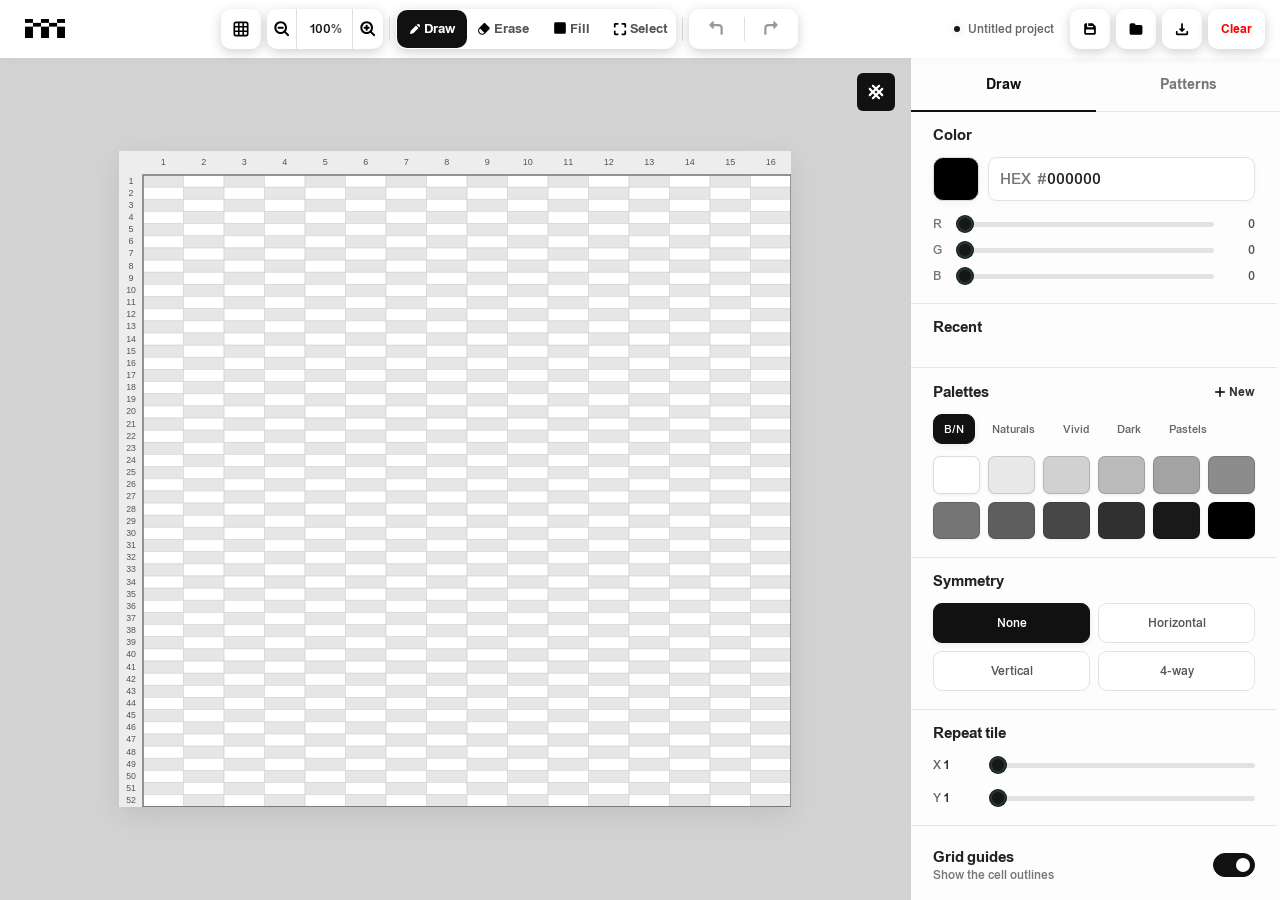
==== App/app.html @ cbb82457 "." ====
<!doctype html>
<html lang="en">

<head>
  <meta charset="utf-8">
  <meta name="viewport"
    content="width=device-width, initial-scale=1, maximum-scale=1, user-scalable=no, viewport-fit=cover">
  <meta name="apple-mobile-web-app-capable" content="yes">
  <meta name="mobile-web-app-capable" content="yes">
  <meta name="apple-mobile-web-app-status-bar-style" content="black-translucent">
  <meta name="apple-mobile-web-app-title" content="Heddle">
  <meta name="theme-color" content="#dedede">
  <title>Web App</title>
  <link rel="apple-touch-icon" sizes="180x180" href="../Assets/Logo/apple-touch-icon.png">
  <link rel="icon" type="image/png" href="../Assets/Logo/Favicon.png">
  <link rel="stylesheet" href="app.css">
  <script>
    if (sessionStorage.getItem("page-transition") === "in") {
      document.documentElement.classList.add("is-entering");
      sessionStorage.removeItem("page-transition");
    }
  </script>
</head>

<body>
  <div class="page-transition" aria-hidden="true"></div>
  <div class="orientation-prompt" role="status" aria-live="polite">
    <div class="orientation-prompt__icon" aria-hidden="true"><span></span></div>
    <h1>Rotate your device</h1>
    <p>Heddle works best in landscape.<br>Turn your device sideways to continue.</p>
  </div>
  <div class="app-shell">
    <header class="toolbar">
      <a href="../index.html">
        <img class="toolbar-logo" src="../Assets/Logo/Logo_1.png" alt="LoomSketch">
      </a>
      <span class="toolbar-spacer"></span>
      <div class="toolbar-tools">
        <button type="button" id="gridSettingsButton" class="toolbar-button toolbar-grid-button"
          aria-label="Loom dimensions" title="Loom dimensions" aria-haspopup="dialog" aria-controls="gridSettingsDialog"
          aria-expanded="false"><img class="toolbar-grid-button__grid" src="../Assets/Icons/Grid.svg" alt=""
            aria-hidden="true"></button>
        <div class="zoom-control"><button id="zoomOut" aria-label="Zoom out"><img class="ui-icon"
              src="../Assets/Icons/Zoom_out.svg" alt="" aria-hidden="true"></button><label class="zoom-value"><input
              id="zoomInput" type="number" min="50" max="400" value="100" aria-label="Zoom percentage"><span
              aria-hidden="true">%</span></label><button id="zoomIn" aria-label="Zoom in"><img class="ui-icon"
              src="../Assets/Icons/Zoom_in.svg" alt="" aria-hidden="true"></button></div>
        <span class="divider zoom-divider"></span>
        <div class="tool-group" role="group" aria-label="Tools">
          <button class="tool-button active" data-tool="draw" title="Draw (D)"><img class="ui-icon"
              src="../Assets/Icons/Pencil.svg" alt="" aria-hidden="true"><span>&nbsp;Draw</span></button>
          <button class="tool-button" data-tool="erase" title="Erase (E)"><img class="ui-icon"
              src="../Assets/Icons/Erase.svg" alt="" aria-hidden="true"><span>Erase</span></button>
          <button class="tool-button" data-tool="fill" title="Fill (F)"><img class="ui-icon"
              src="../Assets/Icons/Fill.svg" alt="" aria-hidden="true"><span>&nbsp;Fill</span></button>
          <button class="tool-button" data-tool="select" title="Select (S)"><img class="ui-icon"
              src="../Assets/Icons/Selection.svg" alt="" aria-hidden="true"><span>&nbsp;Select</span></button>
        </div>
        <span class="divider"></span>
        <div class="history-controls"><button id="undoBtn" aria-label="Undo" title="Undo" disabled><img class="ui-icon"
              src="../Assets/Icons/Undo.svg" alt="" aria-hidden="true"></button><button id="redoBtn" aria-label="Redo"
            title="Redo" disabled><img class="ui-icon" src="../Assets/Icons/Redo.svg" alt=""
              aria-hidden="true"></button>
        </div>
      </div>
      <span class="toolbar-spacer"></span>
      <div class="pattern-info"><i></i><span id="statusText">Untitled project</span></div>
      <button id="saveVersion" class="primary-button" aria-label="Save version" title="Save version (Ctrl+S)"><img
          class="ui-icon" src="../Assets/Icons/Save.svg" alt="" aria-hidden="true"><span>&nbsp;Save</span></button>
      <button id="myPatterns" class="toolbar-button" aria-label="My patterns"><img class="ui-icon"
          src="../Assets/Icons/Folder.svg" alt="" aria-hidden="true"><span>&nbsp;My patterns</span></button>
      <button id="export-button" class="toolbar-button" aria-label="Export pattern" title="Export pattern"
        aria-haspopup="dialog" aria-controls="exportDialog"><img class="ui-icon" src="../Assets/Icons/Download.svg"
          alt="" aria-hidden="true"><span>Export</span></button>
      <button id="clearBtn" class="toolbar-button clear-button">Clear</button>
    </header>
    <main class="main-layout">
      <section class="studio">
        <div id="canvasViewport" class="canvas-viewport">
          <canvas id="patternCanvas" aria-label="Editable pattern canvas"></canvas>
          <div id="selectionOverlay" class="selection-overlay" hidden>
            <div class="selection-bounds"></div>
            <div class="selection-controls" role="group" aria-label="Selection transforms">
              <button type="button" data-selection-action="up" aria-label="Move selection up"><img
                  src="../Assets/Icons/Up.svg" alt=""></button>
              <button type="button" data-selection-action="left" aria-label="Move selection left"><img
                  src="../Assets/Icons/Left.svg" alt=""></button>
              <button type="button" data-selection-action="rotate" aria-label="Rotate selection 90 degrees clockwise"
                title="Rotate 90°"><img src="../Assets/Icons/Rotate.svg" alt=""></button>
              <button type="button" data-selection-action="right" aria-label="Move selection right"><img
                  src="../Assets/Icons/Right.svg" alt=""></button>
              <button type="button" data-selection-action="down" aria-label="Move selection down"><img
                  src="../Assets/Icons/Down.svg" alt=""></button>
            </div>
          </div>
          <a id="tutorial-button" class="tutorial-button" href="../Tutorial/tutorial.html">
            <span>Weave!</span><img src="../Assets/Icons/Weave.svg" alt="" aria-hidden="true">
          </a>
        </div>
      </section>
      <aside class="sidebar">
        <nav class="sidebar-tabs" role="tablist">
          <button class="sidebar-tab active" data-panel="draw" role="tab" aria-selected="true">Draw</button>
          <button class="sidebar-tab" data-panel="patterns" role="tab" aria-selected="false">Patterns</button>
        </nav>
        <div class="sidebar-scroll">
          <section id="drawPanel" class="panel-content">
            <div class="panel-section">
              <div class="section-heading"><span>Color</span></div>
              <div class="color-main-row">
                <label class="color-chip"><input id="colorPicker" type="color" value="#000000"
                    aria-label="Choose color"></label>
                <label class="hex-control"><span class="hex-control__label">HEX</span><span class="hex-control__prefix"
                    aria-hidden="true">#</span><input id="hexInput" value="000000" maxlength="6"
                    aria-label="Hex color"></label>
              </div>
              <div class="rgb-sliders">
                <label>R<input id="redSlider" type="range" min="0" max="255" value="0"><output>0</output></label>
                <label>G<input id="greenSlider" type="range" min="0" max="255" value="0"><output>0</output></label>
                <label>B<input id="blueSlider" type="range" min="0" max="255" value="0"><output>0</output></label>
              </div>
              <button id="addCustomLibraryColor" class="small-action custom-library-add" type="button"
                aria-label="Add active color to custom library" title="Add active color to custom library" hidden><img
                  class="ui-icon" src="../Assets/Icons/Plus.svg" alt="" aria-hidden="true"><span>Add to
                  palette</span></button>
            </div>
            <div class="panel-section">
              <div class="section-heading"><span>Recent</span><button id="editRecentColors" class="small-action"
                  type="button" aria-pressed="false">Edit</button></div>
              <div id="recentColors" class="recent-swatches"></div>
            </div>
            <div class="panel-section">
              <div class="section-heading"><span>Palettes</span><button id="addCustomSwatch" class="small-action"><img
                    class="ui-icon" src="../Assets/Icons/Plus.svg" alt="" aria-hidden="true">New</button></div>
              <div id="swatchTabs" class="swatch-tabs"></div>
              <div id="swatchGrid" class="swatch-grid"></div>
            </div>
            <div class="panel-section">
              <div class="section-heading"><span>Symmetry</span></div>
              <div class="option-grid">
                <button class="option-button selected" data-symmetry="none">None</button>
                <button class="option-button" data-symmetry="horizontal">Horizontal</button>
                <button class="option-button" data-symmetry="vertical">Vertical</button>
                <button class="option-button" data-symmetry="four">4-way</button>
              </div>
            </div>
            <div class="panel-section">
              <div class="section-heading"><span>Repeat tile</span></div>
              <label class="range-row"><span>X <b id="repeatXText">1</b></span><input id="repeatX" type="range" min="1"
                  max="4" value="1"></label>
              <label class="range-row"><span>Y <b id="repeatYText">1</b></span><input id="repeatY" type="range" min="1"
                  max="4" value="1"></label>
            </div>
            <div class="settings-section">
              <label class="toggle-row"><span><b>Grid guides</b><small>Show the cell outlines</small></span><input
                  id="gridToggle" type="checkbox" checked><i></i></label>
            </div>
          </section>
          <section id="patternsPanel" class="panel-content" hidden>
            <div class="panel-section">
              <div id="defaultPatterns" class="default-pattern-categories"></div>
              <p id="patternLibraryFeedback" class="pattern-library-feedback" role="status" aria-live="polite" hidden>
              </p>
            </div>
          </section>
        </div>
      </aside>
    </main>
  </div>
  <dialog id="gridSettingsDialog" class="grid-settings-dialog" aria-labelledby="gridSettingsTitle" tabindex="-1">
    <div class="modal-header">
      <h2 id="gridSettingsTitle">Loom dimensions</h2>
      <button type="button" class="close-dialog" data-close aria-label="Close"><img class="ui-icon"
          src="../Assets/Icons/Close.svg" alt="" aria-hidden="true"></button>
    </div>
    <div class="grid-settings-dimensions">
      <label class="dimension-control grid-dimension-control"><span class="grid-dimension-label">Warp</span><img
          class="grid-dimension-icon" src="../Assets/Icons/Width_arrow.svg" alt="" aria-hidden="true"><span
          class="number-stepper">
          <span class="dimension-value"><input id="widthInput" type="number" min="4" max="64" step="2" value="16"
              aria-label="Warp"></span><span class="number-stepper-buttons"><button type="button"
              data-step="up" aria-label="Increase warp"><img src="../Assets/Icons/Right.svg"
                alt=""></button><button type="button" data-step="down" aria-label="Decrease warp"><img
                src="../Assets/Icons/Left.svg" alt=""></button></span></span></label>
      <label class="dimension-control grid-dimension-control"><span class="grid-dimension-label">Weft</span><img
          class="grid-dimension-icon" src="../Assets/Icons/Height_arrow.svg" alt="" aria-hidden="true"><span
          class="number-stepper">
          <span class="dimension-value"><input id="heightInput" type="number" min="4" max="500" value="52"
              aria-label="Weft"></span><span class="number-stepper-buttons"><button type="button"
              data-step="up" aria-label="Increase weft"><img src="../Assets/Icons/Right.svg"
                alt=""></button><button type="button" data-step="down" aria-label="Decrease weft"><img
                src="../Assets/Icons/Left.svg" alt=""></button></span></span></label>
      <div class="grid-stretch-control">
        <span>Thread width</span>
        <span class="number-stepper">
          <span class="dimension-value"><input id="stretchInput" type="number" min="1" max="10" step="0.5" value="3"
              aria-label="Thread width in millimeters"><span class="grid-thread-width-unit" aria-hidden="true">mm</span></span><span class="number-stepper-buttons"><button type="button"
              data-step="up" aria-label="Increase thread width"><img src="../Assets/Icons/Right.svg"
                alt=""></button><button type="button" data-step="down" aria-label="Decrease thread width"><img
                src="../Assets/Icons/Left.svg" alt=""></button></span>
        </span>
      </div>
    </div>
  </dialog>
  <dialog id="patternsDialog" class="modal" tabindex="-1">
    <div class="modal-header">
      <div class="patterns-modal-title">
        <h2>My patterns</h2><span id="patternCount" class="pattern-count">0 patterns</span>
      </div><button class="close-dialog" data-close aria-label="Close"><img class="ui-icon"
          src="../Assets/Icons/Close.svg" alt="" aria-hidden="true"></button>
    </div>
    <div id="patternList" class="pattern-list"></div>
    <div id="patternsDialogActions" class="patterns-dialog-actions"><button id="openProjectButton"
        class="open-project-link" type="button">Open project</button></div>
    <input id="openProjectInput" type="file" accept=".js,.mjs,text/javascript" hidden>
    <p id="openProjectFeedback" class="open-project-feedback" role="status" aria-live="polite" hidden></p>
  </dialog>
  <dialog id="exportDialog" class="modal export-dialog" aria-labelledby="exportDialogTitle" tabindex="-1">
    <div class="modal-header">
      <div>
        <h2 id="exportDialogTitle">Export</h2>
      </div><button type="button" class="close-dialog" data-close aria-label="Close"><img class="ui-icon"
          src="../Assets/Icons/Close.svg" alt="" aria-hidden="true"></button>
    </div>
    <p class="panel-description">Choose an export format</p>
    <div class="export-options" role="group" aria-label="Export formats">
      <button type="button" class="secondary-button export-option" data-export-format="png">
        <img src="../Assets/Icons/Image_file.svg" alt="" aria-hidden="true">
        PNG
      </button>
      <button type="button" class="secondary-button export-option" data-export-format="pdf">
        <img src="../Assets/Icons/Document.svg" alt="" aria-hidden="true">
        PDF
      </button>
      <button type="button" class="secondary-button export-option" data-export-format="javascript">
        <img src="../Assets/Icons/Code_file.svg" alt="" aria-hidden="true">
        JavaScript
      </button>
    </div>
    <div class="export-settings" role="group" aria-label="Export options">
      <label class="toggle-row"><span><b>Show numbers</b><small>Include row and column labels</small></span><input
          id="exportShowNumbers" type="checkbox" checked><i></i></label>
      <label class="toggle-row"><span><b>Show grid</b><small>Include cell outlines</small></span><input
          id="exportShowGrid" type="checkbox" checked><i></i></label>
      <label class="toggle-row"><span><b>Transparent background</b><small>Keep empty cells
            transparent</small></span><input id="exportTransparentBackground" type="checkbox"><i></i></label>
    </div>
    <div class="modal-footer"><button type="button" class="secondary-button" data-close>Cancel</button></div>
  </dialog>
  <dialog id="nameDialog" class="modal name-dialog" tabindex="-1">
    <form id="nameForm">
      <div class="modal-header">
        <div>
          <h2>Save</h2>
        </div><button type="button" class="close-dialog" data-close aria-label="Close"><img class="ui-icon"
            src="../Assets/Icons/Close.svg" alt="" aria-hidden="true"></button>
      </div>
      <p class="panel-description">Save your current pattern</p><input id="patternNameInput" class="name-input"
        maxlength="48" required placeholder="My work">
      <div class="modal-footer"><button type="button" class="secondary-button" data-close>Cancel</button><button
          type="submit" class="primary-button">Save</button></div>
    </form>
  </dialog>
  <script src="app.js"></script>
  <script>
    const toolbarLogo = document.querySelector(".toolbar-logo");
    const updateToolbarLogo = () => {
      const logoPath = window.innerWidth <= 1366
        ? "../Assets/Logo/Logo_2.png"
        : "../Assets/Logo/Logo_1.png";

      if (toolbarLogo.getAttribute("src") !== logoPath) {
        toolbarLogo.setAttribute("src", logoPath);
      }
    };

    updateToolbarLogo();
    window.addEventListener("resize", updateToolbarLogo);

    const homeLink = document.querySelector('.toolbar a[href="../index.html"]');
    homeLink.addEventListener("click", (event) => {
      if (
        event.button !== 0 ||
        event.metaKey ||
        event.ctrlKey ||
        event.shiftKey ||
        event.altKey
      ) {
        return;
      }

      event.preventDefault();
      if (document.body.classList.contains("page-leaving")) {
        return;
      }

      sessionStorage.setItem("page-transition", "in");
      document.body.classList.add("page-leaving");
      window.setTimeout(() => {
        window.location.assign(homeLink.href);
      }, 350);
    });

    if (document.documentElement.classList.contains("is-entering")) {
      requestAnimationFrame(() => {
        requestAnimationFrame(() => {
          document.documentElement.classList.remove("is-entering");
        });
      });
    }
  </script>
</body>

</html>
---- App/app.css ----
:root {
    color-scheme: dark;
    /* Base dark surface used on the page body and orientation prompt. */
    --deep: #111414;
    /* Sidebar and secondary panel surfaces. */
    --panel: #171b1b;
    /* Shared separators and outlines across panels and controls. */
    --line: #343b37;
    /* Secondary text used for hints, labels, and metadata. */
    --muted: #89928b;
    /* Primary text color used on dark surfaces. */
    --paper: #f0ede4;
    /* Main accent used for selected tools, focus, and active controls. */
    --mint: lightgrey;
    /* Brighter accent used for headings and emphasized states. */
    --mint-bright: lightgrey;
    /* Borders around palette swatches and color samples. */
    --swatch-border: grey;
    /* Background of the top toolbar. */
    --toolbar-background: white;
    /* Background of the right-hand sidebar. */
    --sidebar-background: #fdfdfd;
    /* Base background of the central canvas workspace. */
    --canvas-background: lightgrey;
    /* Default background of unpainted pattern cells. */
    --canvas-cell-background: #ffffff;
    /* Alternate checkerboard background for unpainted pattern cells. */
    --canvas-cell-background-alt: rgba(230, 230, 230);
    /* Grid line color for all cells on the canvas and in PNG exports. */
    --canvas-grid-line-color: lightgray;
    /* Stroke width for the cell grid guides inside each tile. */
    --canvas-grid-line-width: 0.5px;
    /* Background used by toolbar controls and stepper controls. */
    --toolbar-control-background: #ffffff;
    /* Shadow applied to toolbar controls and toolbar inputs. */
    --toolbar-control-shadow: 0 3px 12px #00000030;
    /* Font family for general body text and UI labels. */
    --body: ABCAreal, sans-serif;
    /* Font family for headings and display text. */
    --display: var(--body);
    /* Font family for compact labels and numeric UI text. */
    --mono: var(--body)
}

* {
    box-sizing: border-box;
    font-family: ABCAreal, sans-serif
}

@font-face {
    font-family: "ABCAreal";
    font-style: normal;
    font-weight: 500;
    src: url("../Assets/Fonts/ABCAreal-Regular.ttf") format("truetype");
}

@font-face {
    font-family: "ABCAreal";
    font-style: medium;
    font-weight: 500;
    src: url("../Assets/Fonts/ABCAreal-Medium.ttf") format("truetype");
}

@font-face {
    font-family: "ABCAreal";
    font-style: bold;
    font-weight: 700;
    src: url("../Assets/Fonts/ABCAreal-Bold.ttf") format("truetype");
}

html,
body {
    width: 100%;
    height: 100%;
    min-width: 320px;
    margin: 0;
    overflow: hidden;
    overscroll-behavior: none;
    background: var(--deep)
}

body {
    position: fixed;
    inset: 0;
    background: var(--deep);
    color: var(--paper);
    font: 12px var(--body)
}

button,
input {
    font: inherit
}

img,
svg {
    -webkit-user-select: none;
    user-select: none;
    -webkit-user-drag: none
}

input[type="number"] {
    appearance: textfield;
    -moz-appearance: textfield
}

input[type="number"]::-webkit-inner-spin-button,
input[type="number"]::-webkit-outer-spin-button {
    display: none;
    margin: 0;
    -webkit-appearance: none
}

button {
    color: inherit;
    cursor: pointer
}

button:disabled {
    cursor: not-allowed;
    opacity: .4
}

button:focus-visible,
input:focus-visible {
    outline: 2px solid var(--mint);
    outline-offset: 2px
}

input:not([type]):focus-visible,
input[type="text"]:focus-visible,
input[type="number"]:focus-visible {
    outline: 0
}

.app-shell {
    height: 100%;
    height: calc(100dvh + env(safe-area-inset-top, 0px));
    display: flex;
    flex-direction: column;
    padding-top: env(safe-area-inset-top, 0px);
    background: var(--toolbar-background)
}

.toolbar {
    height: 58px;
    min-height: 58px;
    padding: 0 16px;
    display: flex;
    align-items: center;
    gap: 10px;
    background: #171a19;
    border-bottom: 1px solid #333835;
    z-index: 2
}

.toolbar-logo {
    margin-left: 10px;
    display: block;
    flex: none;
    width: auto;
    height: 20px;
    object-fit: contain
}

.brand {
    display: flex;
    align-items: center;
    gap: 8px;
    margin-right: 8px;
    color: var(--mint-bright);
    text-decoration: none;
    font: 800 15px var(--display);
    letter-spacing: -.6px;
    white-space: nowrap
}

.brand-mark {
    width: 26px;
    height: 26px;
    display: grid;
    place-items: center;
    border-radius: 9px;
    background: var(--mint);
    color: #1d352b;
    font-size: 17px
}

.ui-icon {
    width: 14px;
    height: 14px;
    display: inline-block;
    margin-right: 4px;
    vertical-align: middle
}

.zoom-control .ui-icon {
    width: 16px;
    height: 16px;
    display: block;
    margin: 0;
    object-fit: contain
}

.tool-button.active .ui-icon {
    filter: brightness(0) invert(1)
}

.tool-button[data-tool="draw"] .ui-icon {
    width: 12px;
    height: 12px
}

.tool-button[data-tool="erase"] .ui-icon {
    width: 18px;
    height: 18px
}

.tool-button[data-tool="fill"] .ui-icon {
    position: relative;
    top: -1px
}

.tool-button[data-tool="selection"] .ui-icon {
    position: relative;
    top: -2px
}

#saveVersion .ui-icon,
#myPatterns .ui-icon,
#export-button .ui-icon {
    position: relative;
    top: -1px;
    margin-right: 5px
}

#myPatterns,
#export-button {
    display: inline-flex;
    align-items: center;
    justify-content: center
}

#myPatterns .ui-icon,
#export-button .ui-icon {
    top: 0
}

.small-action .ui-icon {
    position: relative;
    top: -1px;
    width: 12px;
    height: 12px;
    margin-right: 3px
}

.history-controls .ui-icon {
    width: 18px;
    height: 18px;
    position: relative;
    top: -1px;
    margin: 0
}

.brand-light {
    color: #e1e7df
}

.tool-group {
    position: relative;
    display: flex;
    flex: none;
    gap: 0;
    height: 36px;
    padding: 0;
    border: 1px solid #e7e7e7;
    border-radius: 9px;
    background: #ffffff;
    box-shadow: 0 2px 7px #0000000a;
    --active-tool-index: 0
}

.tool-group::before {
    position: absolute;
    top: 0;
    bottom: 0;
    left: 0;
    z-index: 0;
    width: calc(100% / 4);
    border-radius: inherit;
    background: #111111;
    content: "";
    transform: translateX(calc(var(--active-tool-index) * 100%));
    transition: transform .24s cubic-bezier(.2, .8, .2, 1)
}

@media (prefers-reduced-motion: reduce) {
    .tool-group::before {
        transition: none
    }
}

.tool-button {
    position: relative;
    z-index: 1;
    display: flex;
    flex: 1 1 0;
    align-items: center;
    justify-content: center;
    gap: 0;
    height: 100%;
    min-width: 64px;
    padding: 0 7px;
    border: 0;
    border-radius: 6px;
    background: transparent;
    color: #555555;
    font-weight: 600
}

.tool-button .ui-icon {
    margin-right: 0
}

.tool-button[data-tool="erase"] {
    gap: 1px
}

.tool-button:hover {
    color: #171717
}

.tool-button.active {
    background: transparent;
    color: #ffffff;
    box-shadow: none
}

.tool-group .tool-button {
    height: 100%
}

.divider {
    width: 1px;
    height: 24px;
    background: #39403c
}

.dimension-control {
    display: flex;
    align-items: center;
    gap: 5px;
    color: #aab2a9;
    font: 10px var(--mono)
}

.dimension-control input,
.zoom-control input {
    width: 44px;
    height: 28px;
    padding: 0 4px;
    border: 1px solid #39413d;
    border-radius: 4px;
    background: #202523;
    color: var(--paper);
    text-align: center;
    font: 10px var(--mono)
}

.zoom-control {
    display: flex;
    align-items: center;
    gap: 3px;
    color: var(--muted);
    font: 10px var(--mono)
}

.zoom-control input {
    width: 44px
}

.zoom-control button {
    display: grid;
    place-items: center;
    width: 23px;
    height: 28px;
    padding: 0;
    border: 0;
    background: transparent;
    color: #adb5ad;
    font-size: 17px;
    line-height: 0
}

.zoom-control button:hover {
    color: var(--mint)
}

.history-controls {
    display: flex;
    position: relative;
    flex: none;
    gap: 0;
    width: 110px;
    height: 36px;
    overflow: hidden;
    border: 1px solid #e7e7e7;
    border-radius: 8px;
    background: #ffffff;
    box-shadow: 0 2px 7px #0000000a
}

.history-controls::after {
    position: absolute;
    top: 8px;
    bottom: 8px;
    left: 50%;
    width: 1px;
    background: #d8d8d8;
    content: "";
    pointer-events: none
}

.history-controls button {
    width: 50%;
    height: 100%;
    display: grid;
    place-items: center;
    padding: 0;
    border: 0;
    border-radius: 0;
    background: #ffffff;
    color: #171717;
    font-size: 10px;
    transition: background-color .15s ease, color .15s ease
}

.history-controls button:not(:disabled):hover {
    background: #f4f4f4;
    color: #111111
}

.history-controls button:disabled {
    opacity: .4
}

.history-controls button:focus-visible {
    position: relative;
    z-index: 1
}

.toolbar-spacer {
    flex: 1
}

.primary-button,
.toolbar-button,
.secondary-button {
    min-height: 32px;
    padding: 0 10px;
    border: 1px solid #3b433e;
    border-radius: 5px;
    background: #222725;
    color: #dfe3dc;
    font-size: 10px;
    font-weight: 600;
    white-space: nowrap
}

.primary-button {
    border-color: var(--mint);
    background: var(--mint);
    color: #20342b;
    font-weight: 700
}

.primary-button:hover {
    background: var(--mint-bright)
}

.toolbar-button:hover,
.secondary-button:hover {
    background: #29312c
}

.clear-button {
    color: #c8a9a0
}

.clear-button:hover {
    border-color: #926e65;
    background: #2b2421
}

.main-layout {
    display: flex;
    flex: 1;
    min-height: 0
}

.studio {
    display: flex;
    flex: 1;
    min-width: 0;
    flex-direction: column;
    background: #131615
}

.canvas-viewport {
    position: relative;
    display: flex;
    flex: 1;
    min-height: 0;
    overflow: auto;
    overscroll-behavior: contain;
    align-items: center;
    justify-content: center;
    background-color: #131615;
    -webkit-user-select: none;
    user-select: none;
    -webkit-touch-callout: none
}

.tutorial-button {
    position: absolute;
    right: 15px;
    top: 15px;
    z-index: 20;
    display: inline-flex;
    width: 38px;
    height: 38px;
    min-height: 38px;
    align-items: center;
    justify-content: flex-end;
    gap: 0;
    overflow: hidden;
    padding: 0 11px;
    border: 0;
    border-radius: 6px;
    background: #111111;
    color: #ffffff;
    font-size: 13px;
    font-weight: 600;
    text-decoration: none;
    white-space: nowrap;
    transition: width .3s ease, gap .3s ease, background-color .15s ease;
    animation: tutorial-button-intro 3.6s ease .4s;
}

.tutorial-button span {
    max-width: 0;
    overflow: hidden;
    opacity: 0;
    transform: translateX(8px);
    transition: max-width .3s ease, opacity .2s ease, transform .3s ease;
    animation: tutorial-button-label-intro 3.6s ease .4s;
}

.tutorial-button img {
    display: block;
    width: 16px;
    height: 16px;
    flex: none;
}

.tutorial-button:hover,
.tutorial-button:focus-visible {
    width: 90px;
    gap: 8px;
    background: #292929;
}

.tutorial-button:hover span,
.tutorial-button:focus-visible span {
    max-width: 48px;
    opacity: 1;
    transform: translateX(0);
}

.tutorial-button:focus-visible {
    outline: 2px solid #ffffff;
    outline-offset: 3px;
}

@keyframes tutorial-button-intro {
    0%,
    20%,
    100% {
        width: 38px;
        gap: 0;
    }

    30%,
    85% {
        width: 102px;
        gap: 8px;
    }
}

@keyframes tutorial-button-label-intro {
    0%,
    20%,
    100% {
        max-width: 0;
        opacity: 0;
        transform: translateX(8px);
    }

    30%,
    85% {
        max-width: 48px;
        opacity: 1;
        transform: translateX(0);
    }
}

@media (prefers-reduced-motion: reduce) {
    .tutorial-button,
    .tutorial-button span {
        animation: none;
        transition: none;
    }
}

#patternCanvas {
    display: block;
    flex: none;
    max-width: none;
    image-rendering: pixelated;
    touch-action: none;
    box-shadow: 0 12px 46px #0005;
    cursor: crosshair;
    -webkit-user-select: none;
    user-select: none;
    -webkit-touch-callout: none;
    -webkit-user-drag: none
}

.pattern-info {
    margin-right: 10px;
    display: flex;
    flex: none;
    align-items: center;
    gap: 8px;
    color: #666666;
    font-size: 12px
}

.pattern-info>i {
    width: 6px;
    height: 6px;
    border-radius: 50%;
    background: #171717;
    box-shadow: 0 0 8px #00000033
}

.keyboard-hint {
    display: flex;
    align-items: center;
    gap: 5px;
    color: #778078
}

kbd {
    padding: 2px 4px;
    border: 1px solid #373e39;
    border-radius: 3px;
    color: #a9b0a9;
    font: 9px var(--mono)
}

.sidebar {
    width: 310px;
    flex: 0 0 310px;
    display: flex;
    flex-direction: column;
    border-left: 1px solid #353b37;
    background: var(--panel)
}

.sidebar-tabs {
    height: 45px;
    min-height: 45px;
    display: flex;
    border-bottom: 1px solid #343a37
}

.sidebar-tab {
    position: relative;
    flex: 1;
    border: 0;
    background: transparent;
    color: #929b94;
    font-size: 11px;
    font-weight: 600
}

.sidebar-tab:hover {
    color: white
}

.sidebar-tab.active {
    color: var(--mint-bright)
}

.sidebar-tab.active:after {
    position: absolute;
    right: 0;
    bottom: -1px;
    left: 0;
    height: 2px;
    z-index: 1;
    background: var(--mint);
    content: ''
}

.sidebar-scroll {
    flex: 1;
    min-height: 0;
    margin-right: 3px;
    overflow-y: auto;
    overscroll-behavior: contain;
    scrollbar-color: lightgrey #ffffff;
    scrollbar-width: thin
}

.sidebar-scroll::-webkit-scrollbar {
    width: 6px
}

.sidebar-scroll::-webkit-scrollbar-track {
    background: #ffffff
}

.sidebar-scroll::-webkit-scrollbar-thumb {
    border: 2px solid #ffffff;
    border-radius: 10px;
    background: #000000;
    background-clip: padding-box
}

.sidebar-scroll::-webkit-scrollbar-thumb:hover {
    background: #333333;
    background-clip: padding-box
}

.panel-content {
    --section-title-size: 11px;
    --panel-gutter: 19px;
    padding: 0 var(--panel-gutter) 16px
}

.panel-section {
    position: relative;
    padding: 17px 0 15px
}

.pattern-category {
    border-bottom: 1px solid var(--line)
}

.pattern-category summary {
    display: flex;
    min-height: 38px;
    align-items: center;
    justify-content: space-between;
    color: var(--paper);
    cursor: pointer;
    font: 700 var(--section-title-size) var(--display);
    list-style: none
}

.pattern-category summary::-webkit-details-marker {
    display: none
}

.pattern-category summary::after {
    width: 7px;
    height: 7px;
    margin-right: 3px;
    border-right: 1px solid var(--muted);
    border-bottom: 1px solid var(--muted);
    content: '';
    transform: rotate(45deg) translateY(-2px)
}

.pattern-category[open] summary::after {
    transform: rotate(225deg) translate(-1px, -1px)
}

.pattern-category-count {
    margin-left: auto;
    margin-right: 9px;
    color: var(--muted);
    font-size: 9px;
    font-weight: 400
}

.default-pattern-grid {
    display: grid;
    grid-template-columns: repeat(3, minmax(0, 1fr));
    gap: 7px;
    padding: 2px 0 12px
}

.default-pattern {
    position: relative;
    display: grid;
    width: 100%;
    min-width: 0;
    min-height: 0;
    aspect-ratio: 1;
    padding: 0;
    place-items: stretch;
    border: 1px solid var(--line);
    border-radius: 7px;
    background: var(--panel);
    color: var(--paper);
    cursor: grab;
    touch-action: none;
    -webkit-appearance: none;
    appearance: none
}

.default-pattern:hover,
.default-pattern:focus-visible {
    border-color: var(--line);
    background: #d3d3d3
}

.default-pattern:active {
    cursor: grabbing
}

.touch-pattern-drag {
    position: fixed;
    z-index: 20;
    width: 64px;
    height: 64px;
    border: 1px solid var(--line);
    border-radius: 6px;
    box-shadow: 0 4px 14px #00000040;
    image-rendering: pixelated;
    pointer-events: none;
    transform: translate(-50%, -50%)
}

.default-pattern canvas {
    position: absolute;
    inset: 5px;
    display: block;
    width: calc(100% - 10px);
    height: calc(100% - 10px);
    border-radius: 3px;
    image-rendering: pixelated
}

.pattern-library-feedback {
    margin: 10px 0 0;
    color: #b94a48;
    font-size: 10px;
    line-height: 1.4
}

#patternsPanel .panel-section::after {
    display: none
}

.panel-section::after {
    position: absolute;
    right: calc(-1 * var(--panel-gutter));
    bottom: 0;
    left: calc(-1 * var(--panel-gutter));
    height: 1px;
    background: #343a37;
    content: ''
}

.section-heading {
    min-height: 16px;
    display: flex;
    align-items: center;
    justify-content: space-between;
    margin-bottom: 11px;
    color: #e0e3dd;
    font: 700 var(--section-title-size) var(--display)
}

.section-heading small {
    color: #727c75;
    font: 8px var(--mono);
    letter-spacing: .6px
}

.color-main-row {
    display: flex;
    align-items: center;
    gap: 9px
}

.color-chip {
    position: relative;
    width: 39px;
    height: 37px;
    overflow: hidden;
    flex: none;
    border: 1px solid #525a55;
    border-radius: 6px;
    background: #192322
}

.color-chip input {
    position: absolute;
    top: -20%;
    left: -20%;
    width: 140%;
    height: 140%;
    padding: 0;
    border: 0;
    cursor: pointer
}

.hex-control {
    height: 36px;
    flex: 1;
    display: flex;
    align-items: center;
    gap: 0;
    padding: 0 9px;
    border: 1px solid #343c38;
    border-radius: 5px;
    background: #202523
}

.hex-control span {
    color: #89938b;
    font: var(--section-title-size) var(--mono)
}

.hex-control__prefix {
    margin-left: 6px
}

.hex-control input {
    width: 100%;
    padding: 0;
    border: 0;
    outline: 0;
    background: transparent;
    color: #e2e6df;
    font: var(--section-title-size) var(--mono)
}

.hex-control input:focus-visible {
    outline: 0
}

.rgb-sliders {
    display: flex;
    flex-direction: column;
    gap: 5px;
    margin-top: 11px
}

.rgb-sliders label {
    display: grid;
    grid-template-columns: 11px 1fr 25px;
    align-items: center;
    gap: 7px;
    color: #929b94;
    font: 9px var(--mono)
}

.rgb-sliders output {
    color: #cbd0c8;
    text-align: right
}

input[type=range] {
    width: 100%;
    height: 12px;
    margin: 0;
    appearance: none;
    background: transparent;
    cursor: pointer
}

input[type=range]::-webkit-slider-runnable-track {
    height: 3px;
    border-radius: 5px;
    background: #424b45
}

input[type=range]::-moz-range-track {
    height: 3px;
    border-radius: 5px;
    background: #424b45
}

input[type=range]::-webkit-slider-thumb {
    width: 11px;
    height: 11px;
    margin-top: -4px;
    appearance: none;
    border: 2px solid #24382e;
    border-radius: 50%;
    background: var(--mint);
    box-shadow: 0 0 0 1px var(--mint)
}

input[type=range]::-moz-range-thumb {
    width: 8px;
    height: 8px;
    border: 2px solid #24382e;
    border-radius: 50%;
    background: var(--mint);
    box-shadow: 0 0 0 1px var(--mint)
}

.small-action {
    padding: 2px 0;
    border: 0;
    background: transparent;
    color: var(--mint);
    font-size: 10px
}

.recent-swatches {
    display: flex;
    flex-wrap: wrap;
    gap: 7px
}

.recent-item {
    position: relative;
    flex: 0 0 auto;
    width: 34px;
    aspect-ratio: 1.25
}

.recent-color {
    position: relative;
    display: block;
    width: 100%;
    height: 100%;
    min-width: 0;
    padding: 0;
    border: 1px solid var(--swatch-border);
    border-radius: 6px;
    -webkit-appearance: none;
    appearance: none;
    cursor: pointer;
    transition: transform .15s ease, border-color .15s ease, box-shadow .15s ease
}

.recent-color.selected {
    border-width: 2px;
    border-color: var(--mint);
    box-shadow: 0 0 0 1px #141b17
}

.recent-color {
    touch-action: manipulation
}

.recent-color-edit-icon {
    position: absolute;
    top: 50%;
    left: 50%;
    width: 16px;
    height: 16px;
    filter: brightness(0) invert(1);
    pointer-events: none;
    transform: translate(-50%, -50%)
}

.recent-color-edit-icon.dark {
    filter: brightness(0)
}

.recent-color-input {
    position: absolute;
    inset: 0;
    z-index: 1;
    width: 100%;
    height: 100%;
    padding: 0;
    border: 0;
    opacity: 0;
    cursor: pointer;
    pointer-events: auto;
    -webkit-appearance: none;
    appearance: none
}

.swatch-tabs {
    display: flex;
    flex-wrap: wrap;
    gap: 5px;
    margin: -1px 0 10px
}

.swatch-tab {
    min-height: 24px;
    padding: 0 8px;
    border: 1px solid transparent;
    border-radius: 4px;
    background: transparent;
    color: #9ba39b;
    font-size: 9px
}

.swatch-tab:hover {
    color: white;
    background: #282e2a
}

.swatch-tab.active {
    border-color: #485b4f;
    background: #293a30;
    color: var(--mint-bright)
}

.swatch-tab.is-renaming {
    box-sizing: border-box;
    flex: none
}

.swatch-tab input {
    display: block;
    box-sizing: border-box;
    width: 100%;
    min-width: 0;
    padding: 0;
    border: 0;
    outline: 0;
    background: transparent;
    color: inherit;
    caret-color: currentColor;
    cursor: text;
    font: inherit
}

.swatch-grid {
    display: grid;
    grid-template-columns: repeat(6, 1fr);
    gap: 6px
}

.color-swatch {
    position: relative;
    aspect-ratio: 1.25;
    padding: 0;
    border: 1px solid var(--swatch-border);
    border-radius: 4px;
    transition: transform .15s ease, box-shadow .15s ease
}

.custom-library-color {
    position: relative;
    min-width: 0;
    aspect-ratio: 1.25
}

.custom-library-color .color-swatch {
    position: absolute;
    inset: 0;
    width: 100%;
    height: 100%;
    aspect-ratio: auto
}

.custom-library-color-remove {
    position: absolute;
    top: -1px;
    right: 0;
    z-index: 1;
    width: 15px;
    height: 15px;
    padding: 0;
    border: 0;
    border-radius: 0 4px 0 5px;
    background: #ffffffee;
    color: #444444;
    font-size: 12px;
    opacity: 0;
    pointer-events: none;
    touch-action: manipulation
}

.custom-library-color.selected .custom-library-color-remove {
    opacity: 1;
    pointer-events: auto
}

.custom-library-add {
    display: flex;
    align-items: center;
    justify-content: center;
    width: 100%;
    margin-top: 12px
}

.custom-library-add[hidden] {
    display: none
}

.custom-library-add:disabled {
    cursor: not-allowed;
    opacity: 0.5
}

@media (hover: hover) and (pointer: fine) {
    .recent-color:hover {
        transform: scale(1.06);
        box-shadow: 0 3px 9px #0000001c
    }

    .color-swatch:hover {
        transform: scale(1.06);
        box-shadow: 0 0 0 1px var(--mint)
    }
}

.color-swatch span {
    position: absolute;
    right: 50%;
    bottom: calc(100% + 7px);
    z-index: 2;
    padding: 4px 7px;
    transform: translateX(50%);
    border-radius: 4px;
    background: #090c0b;
    color: white;
    font: 9px var(--mono);
    opacity: 0;
    pointer-events: none;
    white-space: nowrap
}

.color-swatch:hover span {
    opacity: 1
}

.option-grid {
    display: grid;
    grid-template-columns: 1fr 1fr;
    gap: 6px
}

.option-button {
    height: 31px;
    border: 1px solid #343c38;
    border-radius: 5px;
    background: #1d2220;
    color: #b2b9b1;
    font-size: 10px
}

.option-button:hover {
    border-color: #687a6e
}

.option-button.selected {
    border-color: #596b5f;
    background: #304239;
    color: var(--mint-bright)
}

.range-row {
    display: grid;
    grid-template-columns: 41px 1fr;
    align-items: center;
    gap: 10px;
    margin: 12px 0 0;
    color: #9ca59d;
    font: 9px var(--mono)
}

.range-row b {
    color: #e4e8e0;
    font-weight: 400
}

.settings-section {
    padding: 9px 0 5px
}

.toggle-row {
    position: relative;
    display: flex;
    min-height: 43px;
    align-items: center;
    justify-content: space-between;
    cursor: pointer
}

.toggle-row>span {
    display: flex;
    flex-direction: column;
    gap: 3px
}

.toggle-row b {
    color: #d8dcd5;
    font-size: 11px
}

.toggle-row small {
    color: #838d85;
    font-size: 9px
}

.toggle-row input {
    position: absolute;
    right: 0;
    width: 35px;
    height: 20px;
    margin: 0;
    appearance: none;
    border: 1px solid #414945;
    border-radius: 12px;
    background: #252b28;
    cursor: pointer
}

.toggle-row input:checked {
    border-color: #617b6a;
    background: #3a5646
}

.toggle-row i {
    position: absolute;
    right: 19px;
    width: 12px;
    height: 12px;
    border-radius: 50%;
    background: #9da69e;
    pointer-events: none;
    transition: .18s
}

.toggle-row input:checked+i {
    right: 4px;
    background: var(--mint-bright)
}

.tip-card {
    display: flex;
    gap: 10px;
    margin: 0 19px 15px;
    padding: 11px;
    border: 1px solid #39443d;
    border-radius: 6px;
    background: #1d2620;
    color: #aab4aa
}

.tip-card>span {
    color: var(--mint);
    font-size: 15px
}

.tip-card p {
    margin: 0;
    font-size: 9px;
    line-height: 1.6
}

.tip-card b {
    display: block;
    margin-bottom: 2px;
    color: #e0e8df;
    font-size: 10px
}

.sidebar-bottom {
    flex: none;
    padding: 12px 19px;
    border-top: 1px solid #333b36;
    background: #151918
}

.sidebar-bottom button {
    width: 100%;
    height: 34px;
    display: flex;
    align-items: center;
    justify-content: center;
    gap: 7px;
    border: 1px solid #627d6b;
    border-radius: 5px;
    background: #283b30;
    color: #d9ebdc;
    font-size: 10px
}

.sidebar-bottom button:hover {
    background: #354c3d
}

.sidebar-bottom button span {
    margin-left: auto
}

.sidebar-bottom p {
    margin: 9px 0 0;
    color: #7d877f;
    font-size: 9px;
    line-height: 1.45
}

.panel-description {
    margin: 8px 0 14px;
    color: #9ba49c;
    font-size: 12px;
    line-height: 1.65
}

.modal {
    width: min(500px, calc(100% - 32px));
    max-height: 80vh;
    padding: 23px;
    border: 1px solid #444e47;
    border-radius: 12px;
    background: #1a201c;
    color: var(--paper);
    box-shadow: 0 30px 100px #000a
}

#patternsDialog[open] {
    display: flex;
    flex-direction: column
}

.modal::backdrop {
    background: #080b09cc;
    backdrop-filter: blur(5px)
}

.modal-header {
    display: flex;
    align-items: flex-start;
    justify-content: space-between
}

.modal-header small {
    color: #91a996;
    font: 9px var(--mono);
    letter-spacing: 1px
}

.modal-header h2 {
    margin: 5px 0 0;
    color: #e5e9e1;
    font: 700 21px var(--display);
    letter-spacing: -.7px
}

.patterns-modal-title {
    display: flex;
    flex-direction: column;
    align-items: flex-start
}

.pattern-count {
    margin-top: 5px;
    color: #929b92;
    font-size: 12px
}

.close-dialog {
    display: grid;
    box-sizing: border-box;
    inline-size: 29px;
    min-inline-size: 29px;
    max-inline-size: 29px;
    block-size: 29px;
    min-block-size: 29px;
    max-block-size: 29px;
    aspect-ratio: 1;
    flex: 0 0 29px;
    place-items: center;
    padding: 0;
    -webkit-appearance: none;
    appearance: none;
    width: 29px;
    min-width: 29px;
    max-width: 29px;
    height: 29px;
    outline: 0;
    border: 1px solid #3b443e;
    border-radius: 6px;
    background: #222824;
    color: #c6cdc4;
    font-size: 18px
}

.close-dialog .ui-icon {
    display: block;
    margin: 0;
    filter: brightness(0) invert(1);
    outline: 0;
}

.close-dialog:focus:not(:focus-visible) {
    outline: 0
}

.pattern-list {
    flex: 1 1 auto;
    min-height: 0;
    overflow-x: hidden;
    overflow-y: auto;
    margin: 19px 0 0;
    scrollbar-width: none
}

.pattern-list::-webkit-scrollbar {
    display: none
}

.pattern-list.is-empty {
    display: flex;
    flex-direction: column;
    overflow-y: hidden
}

.pattern-list.is-empty .empty-patterns {
    flex: 1;
    display: flex;
    flex-direction: column;
    align-items: center;
    justify-content: center;
    padding: 10px;
    padding-top: 0;
}

.patterns-dialog-actions {
    flex: none;
    padding-top: 20px;
    text-align: center
}

.patterns-dialog-actions:not(.has-patterns) {
    display: none
}

.patterns-dialog-actions.has-patterns {
    margin-top: 0;
    border-top: 1px solid #303933
}

.pattern-card {
    display: flex;
    align-items: center;
    gap: 12px;
    padding: 10px 0;
    border-top: 1px solid #303933
}

.pattern-preview {
    width: 62px;
    height: 62px;
    flex: none;
    object-fit: cover;
    border: 1px solid #48534a;
    border-radius: 5px;
    background: #252b27
}

.pattern-meta {
    flex: 1;
    min-width: 0
}

.pattern-meta b {
    display: block;
    overflow: hidden;
    color: #e2e7df;
    font-size: 11px;
    text-overflow: ellipsis;
    white-space: nowrap
}

.pattern-meta span {
    display: block;
    margin-top: 6px;
    color: #8e998f;
    font-size: 9px
}

.pattern-card-actions {
    display: flex;
    gap: 5px
}

.pattern-card-actions button {
    min-height: 36px;
    padding: 0 12px;
    border: 1px solid #3b453e;
    border-radius: 4px;
    background: #242b26;
    color: #d1d8cf;
    font-size: 11px
}

.pattern-card-actions .open-pattern {
    display: flex;
    height: 36px;
    align-items: center;
    justify-content: center;
    line-height: 1
}

.pattern-card-actions .open-pattern span {
    transform: translateY(-1px)
}

.pattern-card-actions .delete-pattern {
    display: flex;
    width: 36px;
    min-width: 36px;
    height: 36px;
    padding: 0;
    align-items: center;
    justify-content: center;
    border-radius: 8px;
    color: #d09c91
}

.pattern-card-actions .export-pattern {
    display: grid;
    width: 36px;
    min-width: 36px;
    height: 36px;
    padding: 0;
    place-items: center
}

.pattern-card-actions .export-pattern .ui-icon {
    width: 18px;
    height: 18px;
    margin: 0
}

.pattern-card-actions .delete-pattern .ui-icon {
    width: 18px;
    height: 18px;
    margin: 0;
    filter: brightness(0) invert(1)
}

.empty-patterns {
    padding: 35px 10px;
    color: #929b92;
    text-align: center;
    line-height: 1.6
}

.empty-patterns p {
    margin: 0 0 0
}

.open-project-link {
    padding: 0;
    border: 0;
    background: none;
    color: var(--mint);
    font: inherit;
    font-weight: 700;
    text-decoration: underline;
    cursor: pointer
}

.open-project-link:hover {
    color: var(--mint-bright)
}

.open-project-feedback {
    margin: 0 0 12px;
    color: #bd443e;
    font-size: 12px
}

.modal-footer {
    display: flex;
    align-items: center;
    justify-content: space-between;
    gap: 10px;
    padding-top: 15px;
    color: #929b92;
    font-size: 10px
}

.export-options {
    display: grid;
    grid-template-columns: repeat(3, minmax(0, 1fr));
    gap: 9px;
    margin: 16px 0
}

.export-settings {
    display: grid;
    gap: 4px;
    margin: 14px 0 18px;
    padding-top: 8px;
    border-top: 1px solid #e2e2e2
}

.export-settings .toggle-row {
    min-height: 38px
}

.export-settings .toggle-row b {
    color: #222222
}

.export-settings .toggle-row small {
    color: #777777
}

.export-dialog .export-option {
    display: flex;
    min-height: 90px;
    flex-direction: column;
    align-items: center;
    justify-content: center;
    gap: 4px;
    padding: 10px 6px;
    text-align: center;
    cursor: pointer
}

.export-option img {
    display: block;
    width: 28px;
    height: 28px;
    object-fit: contain
}

.export-option strong {
    font-size: 12px
}

.export-option span {
    color: #929b92;
    font-size: 11px;
    font-weight: 400
}

.name-dialog .panel-description {
    margin: 11px 0;
    font-size: 12px;
    line-height: normal
}

.name-input {
    width: 100%;
    height: 40px;
    padding: 0 11px;
    border: 1px solid #47534a;
    border-radius: 5px;
    background: #111613;
    color: #eef1ea
}

:root {
    color-scheme: light;
    --deep: #dedede;
    --panel: #ffffff;
    --line: #d3d3d3;
    --muted: #737373;
    --paper: #171717;
    --mint: #171717;
    --mint-bright: #111111;
    --swatch-border: #00000022
}

body,
.app-shell {
    background: var(--deep);
    color: var(--paper)
}

.toolbar {
    background: var(--toolbar-background);
    border-bottom-color: transparent
}

.brand {
    color: #355d46
}

.brand-light {
    color: #29332d
}

.brand-mark {
    color: #244332
}

.tool-group {
    border-color: #d9ddd6;
    background: #f3f4ef
}

.tool-button {
    color: #59645c
}

.tool-group>.tool-button:not(.active):hover {
    background: #f4f4f4;
    clip-path: inset(0 1px);
    border-radius: 9px;
    color: #26352b
}

.tool-button.active {
    background: #111111;
    color: #ffffff
}

.divider {
    background: #d8dcd5
}

.dimension-control,
.zoom-control {
    color: #555555
}

.dimension-control input,
.zoom-control input {
    border-color: #e5e5e5;
    background: #fff;
    color: #171717
}

.zoom-control button {
    color: #333333
}

.history-controls button:not(:disabled):hover,
.zoom-control button:hover {
    color: #111111
}

.primary-button,
.toolbar-button,
.secondary-button {
    border-color: #e7e7e7;
    background: #fff;
    color: #171717
}

.primary-button {
    border-color: #e7e7e7;
    background: #ffffff;
    color: #171717
}

.primary-button:hover {
    border-color: #d1d1d1;
    background: #f4f4f4
}

.toolbar-button:hover,
.secondary-button:hover {
    border-color: #d1d1d1;
    background: #f4f4f4
}

.clear-button {
    color: red
}

.clear-button:hover {
    border-color: #e4baba;
    background: #fff4f4
}

.studio {
    background: var(--canvas-background)
}

.canvas-viewport {
    justify-content: center;
    align-items: center;
    background-color: var(--canvas-background)
}

.selection-overlay {
    position: absolute;
    inset: 0;
    z-index: 2;
    pointer-events: none
}

.selection-bounds {
    position: absolute;
    border: 2px dashed #2674e8;
    background: #2674e81a;
    pointer-events: none
}

.selection-controls {
    position: absolute;
    display: grid;
    grid-template: repeat(3, 38px) / repeat(3, 38px);
    gap: 1px;
    pointer-events: auto
}

.selection-controls button {
    display: flex;
    width: 38px;
    height: 38px;
    align-items: center;
    justify-content: center;
    padding: 6px;
    border: 1px solid #c8d0dc;
    border-radius: 8px;
    background: #ffffff;
    color: #222222;
    box-shadow: 0 2px 8px #00000030;
    cursor: pointer
}

.selection-controls button:disabled {
    opacity: 1;
    background: #ffffff
}

.selection-controls button:disabled:hover {
    border-color: #c8d0dc;
    background: #ffffff
}

.selection-controls button:hover {
    border-color: #2674e8;
    background: #edf4ff
}

.selection-controls button:focus-visible {
    outline: 2px solid #2674e8;
    outline-offset: 1px
}

.selection-controls img {
    width: 22px;
    height: 22px
}

.selection-controls [data-selection-action="up"] {
    grid-area: 1 / 2
}

.selection-controls [data-selection-action="left"] {
    grid-area: 2 / 1
}

.selection-controls [data-selection-action="rotate"] {
    grid-area: 2 / 2;
    padding: 6px
}

.selection-controls [data-selection-action="right"] {
    grid-area: 2 / 3
}

.selection-controls [data-selection-action="down"] {
    grid-area: 3 / 2
}

#patternCanvas {
    box-shadow: 0 8px 28px #00000018
}

.keyboard-hint {
    color: #737373
}

kbd {
    border-color: #dddddd;
    background: #ffffff;
    color: #555555
}

.sidebar {
    border-left-color: #d1d1d1;
    background: var(--sidebar-background)
}

.sidebar-tabs,
.panel-section::after {
    border-color: #e6e6e6
}

.panel-section::after {
    background: #e6e6e6
}

.sidebar-tab {
    color: #777777
}

.sidebar-tab:hover {
    color: #171717
}

.sidebar-tab.active {
    color: #111111
}

.sidebar-tab.active:after {
    background: #111111
}

.sidebar-scroll {
    scrollbar-color: lightgrey #ffffff
}

.section-heading {
    color: #222222
}

.section-heading small {
    color: #888888
}

.color-chip {
    border-color: #dddddd
}

.hex-control {
    border-color: #e2e2e2;
    background: #fff;
}

.hex-control span,
.rgb-sliders label {
    color: #777777
}

.hex-control input {
    color: #222222
}

.rgb-sliders output {
    color: #555555
}

input[type=range]::-webkit-slider-runnable-track {
    background: #e2e2e2
}

input[type=range]::-moz-range-track {
    background: #e2e2e2
}

input[type=range]::-webkit-slider-thumb,
input[type=range]::-moz-range-thumb {
    border-color: #ffffff;
    background: #171717;
    box-shadow: 0 1px 4px #00000035
}

.small-action {
    color: #333333
}

.recent-color.selected {
    border-color: #111111;
    box-shadow: none
}

.swatch-tab {
    color: #666666
}

.swatch-tab:hover {
    background: #f1f1f1;
    color: #171717
}

.swatch-tab.active {
    border-color: #111111;
    background: #111111;
    color: #ffffff
}

.color-swatch {
    border-color: var(--swatch-border)
}

.color-swatch span {
    border: 1px solid #e2e2e2;
    background: #ffffff;
    color: #222222;
    box-shadow: 0 4px 12px #00000018
}

.option-button {
    border-color: #e2e2e2;
    background: #fff;
    color: #555555
}

.option-button:hover {
    border-color: #999999
}

.option-button.selected {
    border-color: #111111;
    background: #111111;
    color: #ffffff
}

.range-row {
    color: #666666
}

.range-row b {
    color: #222222
}

.toggle-row b {
    color: #222222
}

.toggle-row small {
    color: #777777
}

.toggle-row input {
    border-color: #d6d6d6;
    background: #eeeeee
}

.toggle-row input:checked {
    border-color: #111111;
    background: #111111
}

.toggle-row i {
    background: #ffffff
}

.toggle-row input:checked+i {
    background: #ffffff
}

.tip-card {
    border-color: #e4e4e4;
    background: #f8f8f8;
    color: #555555
}

.tip-card>span {
    color: #222222
}

.tip-card b {
    color: #222222
}

.sidebar-bottom {
    border-top-color: #e6e6e6;
    background: #ffffff
}

.sidebar-bottom button {
    border-color: #e2e2e2;
    background: #f7f7f7;
    color: #222222
}

.sidebar-bottom button:hover {
    background: #eeeeee
}

.sidebar-bottom p,
.panel-description {
    color: #707070
}

.pattern-card-actions button {
    border-color: #e2e2e2;
    background: #fff;
    color: #444444
}

.modal {
    border-color: #e2e2e2;
    background: #ffffff;
    color: #171717;
    box-shadow: 0 24px 70px #00000030
}

.modal::backdrop {
    background: #00000055
}

.modal-header small {
    color: #666666
}

.modal-header h2 {
    color: #171717
}

.close-dialog {
    border-color: #e2e2e2;
    background: #f5f5f5;
    color: #444444;
    outline: 0;
}

.close-dialog .ui-icon {
    outline: 0;
    filter: none
}

.pattern-card {
    border-top-color: #e6e6e6
}

.patterns-dialog-actions.has-patterns {
    border-top-color: #e6e6e6
}

.pattern-preview {
    border-color: #dedede;
    background: #f5f5f5
}

.pattern-meta b {
    color: #222222
}

.pattern-meta span,
.empty-patterns,
.pattern-count,
.export-option span {
    color: #707070
}

.pattern-card-actions button:hover {
    border-color: #999999;
    color: #111111
}

.pattern-card-actions .delete-pattern {
    border-color: #c82333;
    background: #dc3545;
    color: #ffffff;
    transition: width .18s ease, background-color .15s ease, border-color .15s ease, box-shadow .15s ease
}

.pattern-card-actions .delete-pattern .ui-icon {
    filter: brightness(0) invert(1)
}

.pattern-card-actions .delete-pattern.is-confirming {
    width: 88px;
    gap: 6px;
    padding: 0 10px
}

.pattern-card-actions .delete-pattern:hover {
    border-color: #a71d2a;
    background: #c82333;
    color: #ffffff
}

.name-input {
    border-color: #dddddd;
    background: #fff;
    color: #222222
}

.toolbar {
    background: var(--toolbar-background);
    border-bottom-color: transparent;
    box-shadow: 0 2px 10px #00000008
}

.brand,
.brand-light {
    color: #171717
}

.brand-mark {
    border-radius: 9px;
    background: #ffffff;
    color: #171717;
    box-shadow: 0 2px 8px #00000014
}

.tool-group {
    height: 36px;
    padding: 0;
    border-color: #ffffff;
    border-radius: 10px;
    background: #ffffff;
    box-shadow: var(--toolbar-control-shadow)
}

#saveVersion {
    box-shadow: 0 2px 7px #0000000a
}

.tool-button {
    border-radius: 6px;
    color: #555555;
    transition: background-color .15s ease, color .15s ease
}

.tool-button:hover {
    color: #171717
}

.tool-button.active {
    background: transparent;
    color: #ffffff;
    box-shadow: none
}

.dimension-control input,
.zoom-control input {
    border-radius: 8px;
    box-shadow: 0 2px 7px #0000000a
}

.zoom-control button {
    border-radius: 8px;
    box-shadow: 0 2px 7px #0000000a;
    transition: background-color .15s ease, color .15s ease
}

.zoom-control button:hover,
.history-controls button:not(:disabled):hover {
    background: #ffffff;
    color: #111111;
    box-shadow: none
}

.history-controls {
    border-color: #e7e7e7;
    border-radius: 10px;
    box-shadow: 0 2px 7px #0000000a
}

.history-controls::after {
    background: #dedede
}

.primary-button,
.toolbar-button,
.secondary-button,
.close-dialog,
.pattern-card-actions button {
    border-radius: 10px;
    box-shadow: 0 2px 7px #0000000a;
    transition: background-color .15s ease, border-color .15s ease, box-shadow .15s ease, transform .15s ease;
    outline: 0;

}

.toolbar-button:hover,
.secondary-button:hover,
.pattern-card-actions button:hover {
    box-shadow: 0 3px 9px #00000012
}

.divider {
    background: #dedede
}

.color-chip {
    border-radius: 10px;
    box-shadow: 0 2px 7px #0000000c
}

.hex-control,
.name-input {
    border-radius: 9px;
    box-shadow: 0 2px 7px #00000008
}

.recent-item {
    border-radius: 7px
}

.recent-color {
    border-radius: 6px
}

.swatch-tab,
.option-button {
    border-radius: 9px;
    transition: background-color .15s ease, border-color .15s ease, color .15s ease, box-shadow .15s ease
}

.option-button.selected,
.swatch-tab.active {
    box-shadow: 0 2px 6px #00000014
}

.color-swatch {
    border-radius: 7px;
    box-shadow: 0 1px 3px #00000010
}

.recent-color:hover {
    box-shadow: 0 3px 9px #0000001c
}

.color-swatch:hover {
    box-shadow: 0 3px 9px #0000001c
}



.tip-card {
    border-radius: 12px
}

.toggle-row input {
    border-radius: 99px;
    transition: background-color .15s ease, border-color .15s ease
}

.toggle-row i {
    box-shadow: 0 1px 3px #00000024
}

.modal {
    border-radius: 18px
}

.close-dialog {
    border-radius: 10px;
    outline: 0;
}

.pattern-preview {
    border-radius: 10px
}













.dimension-control input,
.zoom-control input,
.zoom-control button {
    height: 30px
}









.zoom-control {
    flex: none;
    gap: 0;
    height: 36px;
    overflow: hidden;
    border: 1px solid #e7e7e7;
    border-radius: 10px;
    background: #ffffff;
    box-shadow: 0 2px 7px #0000000a
}

.zoom-control button {
    flex: none;
    height: 100%;
    border-radius: 0;
    box-shadow: none
}

.zoom-control button:first-child {
    border-right: 1px solid #dedede
}

.zoom-control .zoom-value {
    display: flex;
    align-items: center;
    justify-content: center;
    flex: 0 0 56px;
    width: 56px;
    height: 100%;
    border-right: 1px solid #dedede
}

.zoom-control input {
    height: 100%;
    padding: 0 4px;
    border: 0;
    border-radius: 0;
    background: transparent;
    box-shadow: none;
    text-align: center
}

.zoom-control .zoom-value input {
    width: 28px;
    padding: 0;
    text-align: right
}

.zoom-control input::-webkit-inner-spin-button,
.zoom-control input::-webkit-outer-spin-button {
    display: none;
    margin: 0
}

.zoom-control input {
    appearance: textfield
}

.zoom-control .zoom-value>span {
    padding-right: 5px;
    color: #555555
}

.zoom-control button:hover {
    background: #f4f4f4;
    box-shadow: none
}





.tool-group {
    display: grid;
    grid-template-columns: repeat(4, minmax(0, 1fr));
    width: clamp(264px, 22vw, 300px);
    padding: 0
}

.tool-group .tool-button {
    width: 100%;
    min-width: 0;
    padding: 0 7px
}







.orientation-prompt {
    display: none
}



@keyframes rotate-device {
    from {
        transform: rotate(0)
    }

    to {
        transform: rotate(90deg)
    }
}

@media (prefers-reduced-motion: reduce) {
    .orientation-prompt__icon {
        animation: none
    }
}

.recent-color.selected {
    border-radius: 6px
}

.number-stepper {
    position: relative;
    display: block;
    flex: none
}

.dimension-control .number-stepper {
    width: 44px;
    height: 30px
}

.number-stepper>input {
    width: 100%;
    height: 100%;
    padding-right: 24px
}

.number-stepper>input::-webkit-inner-spin-button,
.number-stepper>input::-webkit-outer-spin-button {
    display: none
}

.number-stepper-buttons {
    position: absolute;
    top: 50%;
    right: 5px;
    display: flex;
    flex-direction: column;
    width: 18px;
    height: 26px;
    transform: translateY(-53%)
}

.number-stepper-buttons button {
    display: grid;
    flex: 1;
    place-items: center;
    min-height: 0;
    padding: 0;
    border: 0;
    background: transparent;
    line-height: 0
}

.number-stepper-buttons img {
    display: block;
    width: 18px;
    height: 18px
}









.toolbar .dimension-control input,
.toolbar .zoom-control,
.toolbar .history-controls,
.toolbar #saveVersion,
.toolbar #myPatterns,
.toolbar #export-button,
.toolbar #clearBtn {
    border: 0
}

.toolbar .tool-group,
.toolbar .dimension-control input,
.toolbar .zoom-control,
.toolbar .history-controls,
.toolbar .primary-button,
.toolbar #saveVersion,
.toolbar .toolbar-button {
    box-shadow: var(--toolbar-control-shadow)
}

.toolbar .primary-button:hover,
.toolbar .toolbar-button:hover {
    box-shadow: var(--toolbar-control-shadow)
}

.toolbar .dimension-control .number-stepper {
    border-radius: 8px;
    border: 0;
    background: var(--toolbar-control-background);
    box-shadow: var(--toolbar-control-shadow)
}

.toolbar .dimension-control .number-stepper>*,
.toolbar .dimension-control .number-stepper-buttons button {
    background-color: var(--toolbar-control-background)
}

.toolbar .dimension-control .number-stepper-buttons button:hover {
    background-color: var(--toolbar-control-background)
}

.toolbar .dimension-control .number-stepper-buttons button,
.toolbar .dimension-control .number-stepper-buttons button:hover,
.toolbar .dimension-control .number-stepper-buttons button:active {
    border: 0;
    box-shadow: none
}

.toolbar .dimension-control .number-stepper-buttons button[data-step="down"] {
    border-right: 1px solid #dedede
}

.toolbar .dimension-control .number-stepper-buttons button::after {
    display: none
}

.toolbar .dimension-control input {
    padding-left: 16px;
    background: transparent;
    box-shadow: none;
    text-align: center
}

.toolbar .dimension-control .dimension-letter {
    position: absolute;
    top: 50%;
    left: 5px;
    z-index: 1;
    color: #777777;
    font: inherit;
    pointer-events: none;
    transform: translateY(-50%)
}

.toolbar .dimension-control .number-stepper {
    width: 60px
}

/* Responsive breakpoints, ordered by range and override priority. */
@media (max-width: 1366px) {
    .toolbar {
        gap: 7px;
        padding: 0 10px
    }

    .brand {
        margin-right: 2px
    }

    .brand-mark {
        display: none
    }

    .sidebar {
        width: 285px;
        flex-basis: 285px
    }

    .history-controls {
        height: 36px;
        margin-left: 0
    }

    .history-controls button {
        width: 36px;
        padding: 0
    }

    .canvas-viewport {
        padding: 24px
    }
}

@media (max-width: 790px) {
    .toolbar {
        height: 52px;
        min-height: 52px;
        gap: 6px;
        padding: 0 9px;
        overflow-x: auto;
        scrollbar-width: none
    }

    .toolbar::-webkit-scrollbar {
        display: none
    }

    .brand {
        font-size: 13px
    }

    .tool-button {
        min-width: 43px;
        height: 29px;
        padding: 0 5px
    }

    .dimension-control {
        gap: 3px
    }

    .dimension-control input {
        width: 38px
    }

    .history-controls,
    .zoom-divider {
        display: none
    }

    .toolbar-button {
        padding: 0 7px
    }

    .clear-button {
        position: sticky;
        right: 0;
        z-index: 2;
        flex-shrink: 0;
        box-shadow: -6px 0 8px #00000012
    }

    .sidebar {
        width: 275px;
        flex-basis: 275px
    }
}

@media (max-width: 600px) {
    .main-layout {
        flex-direction: column
    }

    .studio {
        min-height: 42vh;
        flex: 1 1 45%
    }

    .canvas-viewport {
        padding: 14px
    }

    .sidebar {
        width: 100%;
        flex: 1 1 55%;
        min-height: 0;
        border-top: 1px solid #353b37;
        border-left: 0
    }

    .sidebar-tabs {
        height: 41px;
        min-height: 41px
    }

    .sidebar-bottom {
        display: none
    }

    .keyboard-hint {
        display: none
    }

    .toolbar {
        min-height: 50px
    }

    .brand {
        margin: 0
    }

    .tool-button {
        min-width: 35px;
        font-size: 10px
    }

    .dimension-control {
        gap: 2px;
        font-size: 9px
    }

    .dimension-control input {
        width: 34px;
        height: 26px
    }

    .primary-button {
        min-height: 29px;
        padding: 0 8px
    }

    .zoom-control button {
        display: none
    }

    .dimension-control input,
    .zoom-control input,
    .zoom-control button {
        height: 29px
    }

    .zoom-control {
        height: 29px
    }

    .tool-group {
        width: 264px
    }

}

@media (max-width: 900px) {

    #saveVersion span,
    #myPatterns span,
    #export-button span {
        display: none
    }

    #saveVersion,
    #myPatterns,
    #export-button {
        display: grid;
        place-items: center;
        width: 40px;
        min-width: 40px;
        padding: 0;
        flex: none;
        white-space: nowrap
    }

    #saveVersion .ui-icon,
    #myPatterns .ui-icon,
    #export-button .ui-icon {
        top: 0;
        margin: 0
    }
}

@media (min-width: 901px) and (max-width: 1366px) {
    .toolbar {
        gap: 0
    }

    .pattern-info {
        margin-right: 10px
    }

    .toolbar {
        gap: clamp(1px, .18vw, 2px)
    }

    #saveVersion span {
        display: none
    }

    #myPatterns span {
        display: none
    }

    #export-button span {
        display: none
    }

    #saveVersion,
    #myPatterns,
    #export-button {
        display: grid;
        place-items: center;
        width: 40px;
        min-width: 40px;
        padding: 0;
        flex: none;
        white-space: nowrap
    }

    #saveVersion .ui-icon,
    #myPatterns .ui-icon,
    #export-button .ui-icon {
        top: 0;
        margin: 0
    }

    .zoom-control button {
        display: inline-grid;
        place-items: center
    }

    .toolbar {
        gap: 5px
    }

    .brand {
        font-size: 13px
    }

    .tool-button {
        min-width: 40px;
        font-size: 11px
    }

    .dimension-control {
        font-size: 9px
    }

    .dimension-control input,
    .zoom-control input {
        width: 37px
    }

    .primary-button,
    .toolbar-button {
        padding-right: 6px;
        padding-left: 6px;
        font-size: 11px
    }

    .sidebar {
        width: 330px;
        flex-basis: 330px
    }

    .tool-button {
        min-width: 43px;
        height: 38px;
        font-size: 13px
    }

    .dimension-control,
    .zoom-control,
    .history-controls button {
        font-size: 12px
    }

    .dimension-control input,
    .zoom-control input {
        width: 42px;
        height: 36px;
        font-size: 12px
    }

    .toolbar-button,
    .primary-button {
        min-height: 38px;
        padding-right: 7px;
        padding-left: 7px;
        font-size: 12px
    }

    .toolbar .clear-button {
        position: static;
        right: auto
    }

    body {
        font-size: clamp(12px, calc(10.5px + .32vw + .24vh), 15px)
    }

    .toolbar {
        height: clamp(58px, 6.4vh, 72px);
        min-height: clamp(58px, 6.4vh, 72px);
        gap: clamp(5px, .75vw, 9px);
        padding-right: clamp(9px, 1.2vw, 16px);
        padding-left: clamp(9px, 1.2vw, 16px)
    }

    .brand {
        gap: clamp(5px, .65vw, 8px);
        font-size: clamp(14px, 1.45vw, 17px)
    }

    .brand-mark {
        width: clamp(24px, 2.7vw, 30px);
        height: clamp(24px, 2.7vw, 30px)
    }

    .tool-group {
        gap: 0;
        height: 40px;
        padding: 0
    }

    .tool-button {
        min-width: clamp(56px, 6.2vw, 70px);
        padding-right: clamp(4px, .55vw, 7px);
        padding-left: clamp(4px, .55vw, 7px);
        font-size: clamp(11px, 1.1vw, 13px)
    }

    .tool-group {
        height: 40px
    }

    .dimension-control {
        gap: clamp(3px, .45vw, 6px);
        font-size: clamp(10px, 1vw, 12px)
    }

    .dimension-control input,
    .zoom-control input {
        width: clamp(40px, 4.4vw, 50px);
        height: clamp(30px, 3.8vh, 36px);
        font-size: clamp(10px, 1vw, 12px)
    }

    .zoom-control {
        gap: clamp(2px, .35vw, 4px);
        font-size: clamp(10px, .95vw, 12px)
    }

    .history-controls {
        height: clamp(34px, 4vh, 40px)
    }

    .history-controls button {
        width: 50%;
        padding: 0;
        font-size: clamp(10px, .95vw, 12px)
    }

    .history-controls {
        width: clamp(84px, 8.5vw, 110px)
    }

    .primary-button,
    .toolbar-button,
    .secondary-button {
        min-height: clamp(34px, 4vh, 40px);
        padding-right: clamp(7px, .85vw, 11px);
        padding-left: clamp(7px, .85vw, 11px);
        font-size: clamp(10px, .95vw, 12px)
    }

    .sidebar {
        width: clamp(290px, 30vw, 340px);
        flex-basis: clamp(290px, 30vw, 340px)
    }

    .sidebar-tabs {
        height: clamp(48px, 5.2vh, 56px);
        min-height: clamp(48px, 5.2vh, 56px)
    }

    .sidebar-tab {
        font-size: clamp(12px, 1.1vw, 14px)
    }

    .panel-content {
        --section-title-size: clamp(12px, 1.08vw, 14px);
        --panel-gutter: clamp(16px, 2vw, 22px)
    }

    .panel-section {
        padding-top: clamp(16px, 1.9vh, 15px);
        padding-bottom: clamp(14px, 1.7vh, 19px)
    }

    .section-heading small {
        font-size: clamp(8px, .78vw, 10px)
    }

    .hex-control {
        height: clamp(36px, 4vh, 42px)
    }

    .rgb-sliders label,
    .range-row {
        font-size: clamp(10px, .92vw, 12px)
    }

    .small-action {
        font-size: clamp(10px, .92vw, 12px)
    }

    .recent-item {
        width: clamp(34px, 4vw, 42px)
    }

    .swatch-tab {
        min-height: clamp(25px, 3vh, 30px);
        padding-right: clamp(7px, .9vw, 10px);
        padding-left: clamp(7px, .9vw, 10px);
        font-size: clamp(9px, .86vw, 11px)
    }

    .option-button {
        height: clamp(33px, 3.9vh, 40px);
        font-size: clamp(10px, .92vw, 12px)
    }

    .toggle-row {
        min-height: clamp(46px, 5vh, 54px)
    }

    .toggle-row b {
        font-size: clamp(12px, 1.08vw, 14px)
    }

    .toggle-row small,
    .panel-description {
        font-size: clamp(10px, .9vw, 12px)
    }

    .sidebar-bottom {
        padding: clamp(11px, 1.5vh, 15px) clamp(16px, 2vw, 22px)
    }

    .sidebar-bottom button {
        height: clamp(36px, 4vh, 42px);
        font-size: clamp(11px, .95vw, 12px)
    }

    .sidebar-bottom p {
        font-size: clamp(10px, .82vw, 11px)
    }

    body {
        font-size: 15px
    }

    .toolbar {
        gap: clamp(3px, .4vw, 5px)
    }

    .tool-button {
        min-width: clamp(46px, 5.4vw, 60px);
        height: 38px;
        font-size: 13px
    }

    .dimension-control,
    .zoom-control,
    .history-controls button {
        font-size: 13px
    }

    .dimension-control input,
    .zoom-control input {
        width: 48px;
        height: 36px;
        font-size: 13px
    }

    .zoom-control button {
        width: 30px;
        height: 36px;
        font-size: 21px
    }

    .history-controls {
        height: 39px
    }

    .primary-button,
    .toolbar-button,
    .secondary-button {
        min-height: 39px;
        padding-right: clamp(8px, 1vw, 13px);
        padding-left: clamp(8px, 1vw, 13px);
        font-size: 12px
    }

    .sidebar {
        width: clamp(320px, 34vw, 370px);
        flex-basis: clamp(320px, 34vw, 370px)
    }

    .sidebar-tabs {
        height: 54px;
        min-height: 54px
    }

    .sidebar-tab {
        font-size: 14px
    }

    .panel-content {
        --section-title-size: 15px;
        --panel-gutter: 22px
    }

    .panel-section {
        padding-top: 15px;
        padding-bottom: 19px
    }

    .section-heading {
        margin-bottom: 14px;
        font-size: 15px
    }

    .section-heading small {
        font-size: 10px
    }

    .color-chip {
        width: 46px;
        height: 44px
    }

    .hex-control {
        height: 44px;
        gap: 0;
        padding-right: 11px;
        padding-left: 11px
    }

    .rgb-sliders label {
        font-size: 12px
    }

    .rgb-sliders {
        gap: 8px;
        margin-top: 14px
    }

    .rgb-sliders label {
        grid-template-columns: 15px 1fr 32px;
        gap: 9px
    }

    input[type=range] {
        height: 18px
    }

    input[type=range]::-webkit-slider-runnable-track {
        height: 5px
    }

    input[type=range]::-moz-range-track {
        height: 5px
    }

    input[type=range]::-webkit-slider-thumb {
        width: 16px;
        height: 16px;
        margin-top: -6px
    }

    input[type=range]::-moz-range-thumb {
        width: 12px;
        height: 12px
    }

    .small-action {
        font-size: 12px
    }

    .recent-swatches {
        gap: 9px
    }

    .recent-item {
        width: 42px
    }

    .swatch-tabs {
        gap: 6px;
        margin-bottom: 12px
    }

    .swatch-tab {
        min-height: 30px;
        padding-right: 10px;
        padding-left: 10px;
        font-size: 11px
    }

    .swatch-grid {
        gap: 8px
    }

    .option-grid {
        gap: 8px
    }

    .option-button {
        height: 40px;
        font-size: 12px
    }

    .range-row {
        grid-template-columns: 45px 1fr;
        gap: 12px;
        margin-top: 15px;
        font-size: 12px
    }

    .settings-section {
        padding: 12px 0 7px
    }

    .toggle-row {
        min-height: 54px
    }

    .toggle-row b {
        font-size: 15px
    }

    .toggle-row small,
    .panel-description {
        font-size: 12px
    }

    .toggle-row input {
        width: 42px;
        height: 24px
    }

    .toggle-row i {
        right: 23px;
        width: 14px;
        height: 14px
    }

    .toggle-row input:checked+i {
        right: 5px
    }

    .tip-card {
        gap: 12px;
        margin-right: 22px;
        margin-left: 22px;
        padding: 14px
    }

    .tip-card p,
    .tip-card b {
        font-size: 12px
    }

    .sidebar-bottom {
        padding: 15px 22px
    }

    .sidebar-bottom button {
        height: 42px;
        font-size: 13px
    }

    .sidebar-bottom p {
        font-size: 11px
    }

    .dimension-control input,
    .zoom-control input,
    .zoom-control button {
        height: 38px
    }

    .zoom-control {
        height: 39px
    }

    .tool-group {
        width: clamp(264px, 22vw, 280px)
    }

    .tool-group [data-tool="erase"] {
        gap: 1px;
        padding-right: 6px;
        padding-left: 6px
    }

    .toolbar>.divider {
        display: none
    }

    .toolbar {
        gap: clamp(4px, .5vw, 6px)
    }

    .pattern-info {
        margin-right: 10px;
        margin-left: 0
    }

    .toolbar .zoom-control {
        gap: 0
    }

    .toolbar .zoom-control input,
    .toolbar .zoom-control button {
        height: 100%
    }
}

@media (min-width: 1367px) {
    body {
        font-size: 13px
    }

    .toolbar {
        height: 66px;
        min-height: 66px;
        gap: 12px;
        padding-right: 20px;
        padding-left: 20px
    }

    .brand {
        gap: 10px;
        font-size: 17px
    }

    .brand-mark {
        width: 30px;
        height: 30px;
        font-size: 19px
    }

    .tool-button {
        min-width: 64px;
        font-size: 13px
    }

    .dimension-control,
    .zoom-control,
    .history-controls button {
        font-size: 12px
    }

    .dimension-control input,
    .zoom-control input {
        width: 50px;
        height: 32px;
        font-size: 12px
    }

    .zoom-control button {
        width: 28px;
        height: 32px
    }

    .primary-button,
    .toolbar-button,
    .secondary-button {
        min-height: 36px;
        padding-right: 12px;
        padding-left: 12px;
        font-size: 12px
    }

    kbd {
        font-size: 10px
    }

    .sidebar {
        width: 360px;
        flex-basis: 360px
    }

    .sidebar-tabs {
        height: 52px;
        min-height: 52px
    }

    .sidebar-tab {
        font-size: 13px
    }

    .panel-content {
        --section-title-size: 13px;
        --panel-gutter: 22px
    }

    .panel-section {
        padding-top: 20px;
        padding-bottom: 18px
    }

    .section-heading {
        min-height: 18px;
        margin-bottom: 13px
    }

    .section-heading small {
        font-size: 9px
    }

    .color-main-row {
        gap: 11px
    }

    .color-chip {
        width: 45px;
        height: 42px
    }

    .hex-control {
        height: 41px;
        gap: 0;
        padding-right: 10px;
        padding-left: 10px
    }

    .rgb-sliders label {
        font-size: 10px
    }

    .rgb-sliders {
        gap: 6px;
        margin-top: 13px
    }

    .rgb-sliders label {
        grid-template-columns: 13px 1fr 28px;
        gap: 8px
    }

    input[type=range] {
        height: 15px
    }

    input[type=range]::-webkit-slider-thumb {
        width: 13px;
        height: 13px;
        margin-top: -5px
    }

    input[type=range]::-moz-range-thumb {
        width: 10px;
        height: 10px
    }

    .small-action {
        font-size: 11px
    }

    .recent-swatches {
        gap: 8px
    }

    .recent-item {
        width: 39px
    }

    .swatch-tabs {
        gap: 6px;
        margin-bottom: 12px
    }

    .swatch-tab {
        min-height: 27px;
        padding-right: 9px;
        padding-left: 9px;
        font-size: 10px
    }

    .swatch-grid {
        gap: 7px
    }

    .option-grid {
        gap: 7px
    }

    .option-button {
        height: 36px;
        font-size: 11px
    }

    .range-row {
        grid-template-columns: 45px 1fr;
        gap: 11px;
        margin-top: 14px;
        font-size: 10px
    }

    .settings-section {
        padding: 11px 0 7px
    }

    .toggle-row {
        min-height: 48px
    }

    .toggle-row b {
        font-size: 13px
    }

    .toggle-row small,
    .panel-description {
        font-size: 10px
    }

    .toggle-row input {
        width: 38px;
        height: 22px
    }

    .toggle-row i {
        right: 21px;
        width: 14px;
        height: 14px
    }

    .toggle-row input:checked+i {
        right: 5px
    }

    .tip-card {
        gap: 11px;
        margin-right: 22px;
        margin-left: 22px;
        padding: 13px
    }

    .tip-card>span {
        font-size: 17px
    }

    .tip-card p,
    .tip-card b {
        font-size: 10px
    }

    .sidebar-bottom {
        padding: 14px 22px
    }

    .sidebar-bottom button {
        height: 38px;
        font-size: 11px
    }

    .sidebar-bottom p {
        font-size: 10px
    }

}

@media (min-width: 601px) and (orientation: portrait) {
    .app-shell {
        display: none
    }

    .orientation-prompt {
        position: fixed;
        inset: 0;
        z-index: 10;
        display: flex;
        flex-direction: column;
        align-items: center;
        justify-content: center;
        gap: 12px;
        padding: 32px;
        background: var(--deep);
        color: var(--paper);
        text-align: center
    }

    .orientation-prompt h1 {
        margin: 8px 0 0;
        font-size: 22px
    }

    .orientation-prompt p {
        max-width: 320px;
        margin: 0;
        color: var(--muted);
        font-size: 14px;
        line-height: 1.5
    }

    .orientation-prompt__icon {
        display: grid;
        width: 52px;
        height: 40px;
        place-items: center;
        border: 2px solid var(--mint);
        border-radius: 7px;
        animation: rotate-device 1.8s ease-in-out infinite alternate
    }

    .orientation-prompt__icon span {
        width: 2px;
        height: 2px;
        border-radius: 50%;
        background: var(--mint)
    }
}

.toolbar .dimension-control .number-stepper {
    width: 96px;
    height: 36px;
    overflow: hidden;
    border-radius: 10px
}

.toolbar .dimension-control .dimension-value {
    position: absolute;
    top: 0;
    right: 23px;
    bottom: 0;
    left: 23px;
    display: flex;
    align-items: center;
    justify-content: center;
    gap: 2px;
    border-right: 1px solid #dedede
}

.toolbar .dimension-control .dimension-letter {
    position: static;
    transform: none
}

.toolbar .dimension-control .dimension-value input {
    position: static;
    flex: none;
    width: 20px;
    height: 100%;
    padding: 0;
    border-radius: 0;
    background: transparent;
    font: inherit;
    text-align: center;
    appearance: textfield
}

.number-stepper-buttons {
    display: contents
}

.number-stepper-buttons button {
    position: absolute;
    top: 0;
    bottom: 0;
    display: grid;
    flex: none;
    place-items: center;
    width: 23px;
    height: 100%;
    padding: 0;
    border: 0;
    border-radius: 0;
    background: var(--toolbar-control-background);
    box-shadow: none
}

.toolbar .dimension-control .number-stepper-buttons button:hover {
    background: var(--toolbar-control-background)
}

.number-stepper-buttons button[data-step="down"] {
    left: 0
}

.number-stepper-buttons button[data-step="up"] {
    right: 0
}

.number-stepper-buttons img {
    display: block;
    width: 16px;
    height: 16px;
    margin: 0;
    padding: 0;
    object-fit: contain;
}

.toolbar .dimension-control .number-stepper,
.toolbar .dimension-control .dimension-value,
.toolbar .dimension-control .number-stepper-buttons button,
.toolbar .dimension-control .number-stepper-buttons button:hover,
.toolbar .dimension-control .number-stepper-buttons button:active {
    background-color: #ffffff
}

.app-shell input[type="number"]:focus,
.app-shell input[type="number"]:focus-visible {
    text-align: center
}

.toolbar .dimension-control .number-stepper,
.toolbar .zoom-control,
.toolbar .tool-group,
.toolbar .history-controls,
.toolbar>button {
    height: 40px;
    min-height: 40px
}

.toolbar .toolbar-grid-button {
    display: flex;
    flex: 0 0 40px;
    align-items: center;
    justify-content: center;
    width: 40px;
    min-width: 40px;
    height: 40px;
    min-height: 40px;
    border: 0;
    padding: 0
}

.toolbar .toolbar-grid-button img {
    display: block;
    margin: 0;
    object-fit: contain
}

.toolbar .toolbar-grid-button__grid {
    width: 20px;
    height: 20px
}

.toolbar .number-stepper-buttons button,
.toolbar .dimension-value input,
.toolbar .zoom-control button,
.toolbar .history-controls button,
.toolbar .tool-group .tool-button {
    height: 100%
}

.toolbar-tools {
    display: flex;
    flex: inline-flex;
    align-items: center;
    gap: inherit
}

.grid-settings-dialog {
    position: fixed;
    top: 20px;
    right: auto;
    bottom: auto;
    left: 20px;
    width: min(280px, calc(100vw - 40px));
    max-width: none;
    max-height: calc(100vh - 40px);
    height: auto;
    margin: 0;
    padding: 20px;
    overflow-y: auto;
    border: 1px solid #dedede;
    border-radius: 12px;
    background: #ffffff;
    color: #171717;
    box-shadow: 0 0px 70px #00000030
}

.grid-settings-dialog::backdrop {
    background: transparent;
    backdrop-filter: none
}

.grid-settings-dialog .modal-header {
    align-items: center
}

.grid-settings-dialog .modal-header h2 {
    margin: 0;
    color: #171717;
    font: 700 18px var(--display)
}

.grid-settings-dimensions {
    display: grid;
    gap: 16px;
    margin-top: 24px
}

.grid-settings-dialog .grid-dimension-control {
    align-items: center;
    justify-content: space-between;
    gap: 12px;
    color: #333333;
    font: 13px var(--body)
}

.grid-settings-dialog .grid-dimension-icon {
    display: block;
    flex: none;
    width: 18px;
    height: 18px;
    object-fit: contain
}

.grid-settings-dialog .number-stepper {
    width: 112px;
    height: 40px;
    overflow: hidden;
    border: 1px solid #dedede;
    border-radius: 8px;
    background: #ffffff;
    box-shadow: 0 2px 7px #0000000a
}

.grid-settings-dialog .dimension-value {
    position: absolute;
    top: 0;
    right: 23px;
    bottom: 0;
    left: 23px;
    display: flex;
    align-items: center;
    justify-content: center;
    border-right: 1px solid #dedede;
    border-left: 1px solid #dedede
}

.grid-settings-dialog .dimension-value input {
    width: 100%;
    height: 100%;
    padding: 0;
    border: 0;
    border-radius: 0;
    background: transparent;
    box-shadow: none;
    color: #171717;
    font: 13px var(--mono);
    text-align: center
}

.grid-settings-dialog .number-stepper-buttons button {
    background: #ffffff
}

.grid-settings-dialog .number-stepper-buttons button:hover {
    background: #f4f4f4
}

.grid-settings-dialog .grid-stretch-control {
    display: grid;
    grid-template-columns: minmax(0, 1fr) auto;
    align-items: center;
    gap: 10px;
    color: #333333;
    font: 13px var(--body)
}

.grid-settings-dialog .grid-stretch-control .number-stepper {
    width: 112px
}

.grid-settings-dialog .grid-stretch-control .dimension-value {
    gap: 3px
}

.grid-settings-dialog .grid-stretch-control .dimension-value input {
    flex: none;
    width: 3ch
}

.grid-settings-dialog .grid-thread-width-unit {
    color: #333333;
    font: 11px var(--body)
}

.page-transition {
    position: fixed;
    inset: 0;
    z-index: 9999;
    background: white;
    opacity: 0;
    visibility: hidden;
    pointer-events: none;
    transition: opacity .35s ease, visibility .35s ease;
}

html.is-entering .page-transition {
    opacity: 1;
    visibility: visible;
    pointer-events: auto;
}

body.page-leaving .page-transition {
    opacity: 1;
    visibility: visible;
    pointer-events: auto;
}
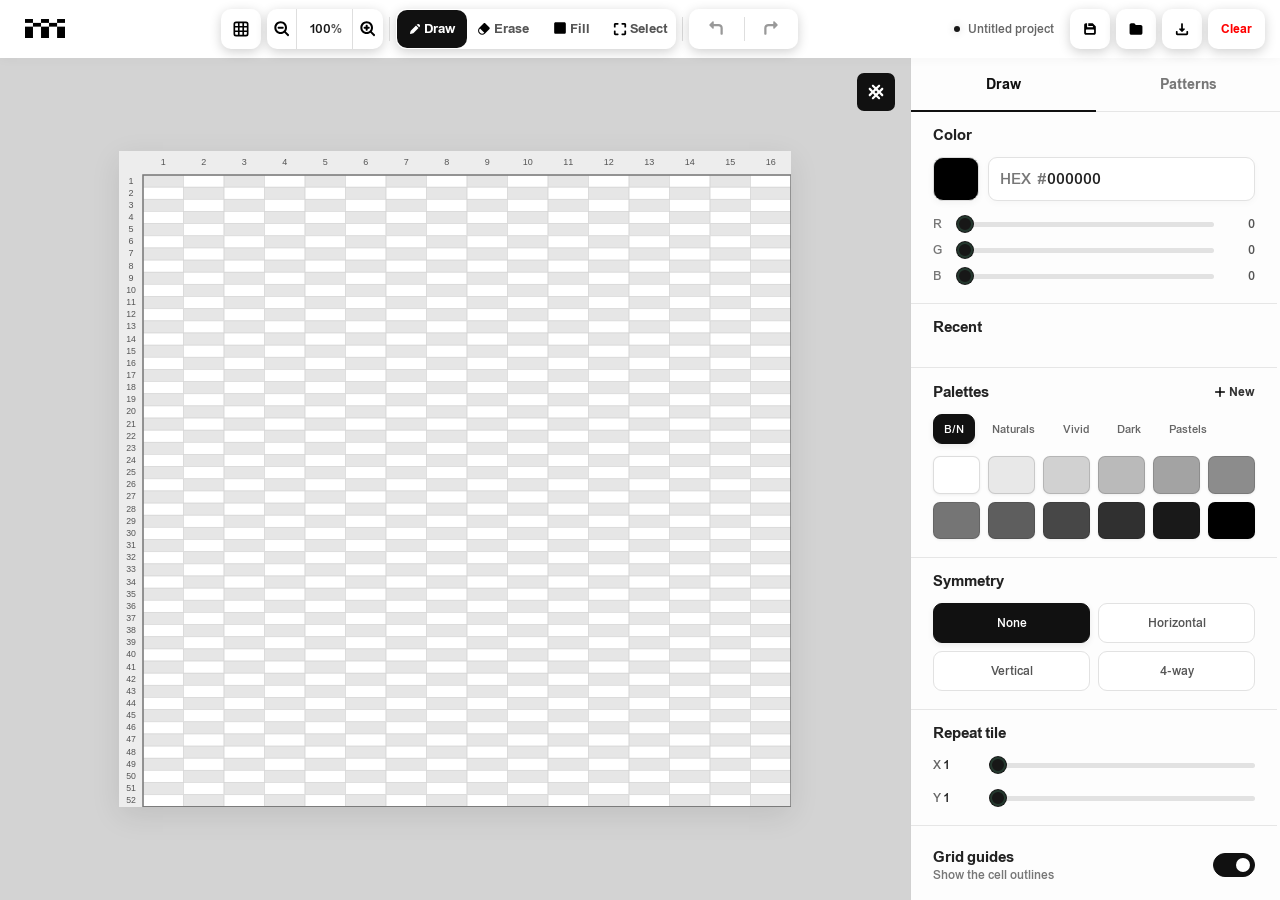
==== commit fb42f1f9: "." ====
--- a/App/app.html
+++ b/App/app.html
@@ -9,7 +9,7 @@
   <meta name="mobile-web-app-capable" content="yes">
   <meta name="apple-mobile-web-app-status-bar-style" content="black-translucent">
   <meta name="apple-mobile-web-app-title" content="Heddle">
-  <meta name="theme-color" content="#dedede">
+  <meta name="theme-color" content="#ffffff">
   <title>Web App</title>
   <link rel="apple-touch-icon" sizes="180x180" href="../Assets/Logo/apple-touch-icon.png">
   <link rel="icon" type="image/png" href="../Assets/Logo/Favicon.png">
@@ -19,6 +19,15 @@
       document.documentElement.classList.add("is-entering");
       sessionStorage.removeItem("page-transition");
     }
+    window.addEventListener("pageshow", (event) => {
+      if (!event.persisted) {
+        return;
+      }
+
+      document.body.classList.remove("page-leaving");
+      document.documentElement.classList.remove("is-entering");
+      sessionStorage.removeItem("page-transition");
+    });
   </script>
 </head>
 
@@ -257,8 +266,11 @@
       </div>
       <p class="panel-description">Save your current pattern</p><input id="patternNameInput" class="name-input"
         maxlength="48" required placeholder="My work">
-      <div class="modal-footer"><button type="button" class="secondary-button" data-close>Cancel</button><button
-          type="submit" class="primary-button">Save</button></div>
+      <div class="modal-footer">
+        <button type="button" class="secondary-button" data-close>Cancel</button>
+        <button type="button" id="saveCopy" class="secondary-button" hidden>Save copy</button>
+        <button type="submit" class="primary-button">Save</button>
+      </div>
     </form>
   </dialog>
   <script src="app.js"></script>
@@ -301,6 +313,49 @@
       }, 350);
     });
 
+    const tutorialLink = document.querySelector("#tutorial-button");
+    let tutorialLabelTimer = 0;
+    if (window.matchMedia("(hover: hover) and (pointer: fine)").matches) {
+      const showTutorialLabel = () => {
+        tutorialLink.classList.remove("is-prompting");
+        void tutorialLink.offsetWidth;
+        tutorialLink.classList.add("is-prompting");
+      };
+      tutorialLink.addEventListener("animationend", (event) => {
+        if (event.target === tutorialLink) {
+          tutorialLink.classList.remove("is-prompting");
+        }
+      });
+      showTutorialLabel();
+      tutorialLabelTimer = window.setInterval(showTutorialLabel, 3 * 60 * 1000);
+    }
+
+    tutorialLink.addEventListener("click", (event) => {
+      if (
+        event.button !== 0 ||
+        event.metaKey ||
+        event.ctrlKey ||
+        event.shiftKey ||
+        event.altKey
+      ) {
+        return;
+      }
+
+      event.preventDefault();
+      window.clearInterval(tutorialLabelTimer);
+      if (document.body.classList.contains("page-leaving")) {
+        return;
+      }
+
+      sessionStorage.setItem("page-transition", "in");
+      document.body.classList.add("page-leaving");
+      const tutorialUrl = new URL(tutorialLink.href);
+      tutorialUrl.searchParams.set("project", document.querySelector("#statusText").textContent);
+      window.setTimeout(() => {
+        window.location.assign(tutorialUrl.href);
+      }, 350);
+    });
+
     if (document.documentElement.classList.contains("is-entering")) {
       requestAnimationFrame(() => {
         requestAnimationFrame(() => {
--- a/App/app.css
+++ b/App/app.css
@@ -536,15 +536,18 @@
     overflow: hidden;
     padding: 0 11px;
     border: 0;
-    border-radius: 6px;
+    border-radius: 7px;
     background: #111111;
     color: #ffffff;
     font-size: 13px;
-    font-weight: 600;
+    font-weight: 500;
     text-decoration: none;
     white-space: nowrap;
     transition: width .3s ease, gap .3s ease, background-color .15s ease;
-    animation: tutorial-button-intro 3.6s ease .4s;
+}
+
+.tutorial-button.is-prompting {
+    animation: tutorial-button-intro 5.6s ease .4s;
 }
 
 .tutorial-button span {
@@ -553,7 +556,10 @@
     opacity: 0;
     transform: translateX(8px);
     transition: max-width .3s ease, opacity .2s ease, transform .3s ease;
-    animation: tutorial-button-label-intro 3.6s ease .4s;
+}
+
+.tutorial-button.is-prompting span {
+    animation: tutorial-button-label-intro 5.6s ease .4s;
 }
 
 .tutorial-button img {
@@ -582,32 +588,45 @@
     outline-offset: 3px;
 }
 
+@media (hover: none) {
+    .tutorial-button {
+        width: 90px;
+        gap: 8px;
+    }
+
+    .tutorial-button span {
+        max-width: 48px;
+        opacity: 1;
+        transform: translateX(0);
+    }
+}
+
 @keyframes tutorial-button-intro {
     0%,
-    20%,
+    15%,
     100% {
         width: 38px;
         gap: 0;
     }
 
-    30%,
-    85% {
-        width: 102px;
+    20%,
+    95% {
+        width: 90px;
         gap: 8px;
     }
 }
 
 @keyframes tutorial-button-label-intro {
     0%,
-    20%,
+    15%,
     100% {
         max-width: 0;
         opacity: 0;
         transform: translateX(8px);
     }
 
-    30%,
-    85% {
+    20%,
+    95% {
         max-width: 48px;
         opacity: 1;
         transform: translateX(0);
@@ -1574,13 +1593,63 @@
     min-width: 0
 }
 
+.pattern-title-row {
+    display: flex;
+    align-items: center;
+    gap: 5px;
+    width: fit-content;
+    max-width: 100%;
+    min-width: 0
+}
+
 .pattern-meta b {
+    flex: 0 1 auto;
+    min-width: 0;
     display: block;
     overflow: hidden;
     color: #e2e7df;
     font-size: 11px;
     text-overflow: ellipsis;
     white-space: nowrap
+}
+
+.rename-pattern {
+    display: grid;
+    width: 30px;
+    min-width: 30px;
+    height: 30px;
+    min-height: 30px;
+    padding: 0;
+    place-items: center;
+    border: 0;
+    background: transparent;
+    cursor: pointer
+}
+
+.rename-pattern[hidden] {
+    display: none
+}
+
+.rename-pattern:hover {
+    opacity: .65
+}
+
+.rename-pattern .ui-icon {
+    width: 14px;
+    height: 14px;
+    margin: 0
+}
+
+.pattern-name-input {
+    width: 100%;
+    min-width: 0;
+    height: 28px;
+    padding: 0 6px;
+    border: 1px solid #dddddd;
+    border-radius: 5px;
+    background: #fff;
+    color: #222222;
+    font: inherit
 }
 
 .pattern-meta span {
@@ -1611,10 +1680,6 @@
     align-items: center;
     justify-content: center;
     line-height: 1
-}
-
-.pattern-card-actions .open-pattern span {
-    transform: translateY(-1px)
 }
 
 .pattern-card-actions .delete-pattern {
@@ -1691,6 +1756,10 @@
     padding-top: 15px;
     color: #929b92;
     font-size: 10px
+}
+
+.modal-footer #saveCopy {
+    margin-left: auto
 }
 
 .export-options {
@@ -2249,6 +2318,53 @@
 .pattern-card-actions button:hover {
     border-color: #999999;
     color: #111111
+}
+
+.pattern-card-actions .open-pattern,
+.pattern-card-actions .export-pattern {
+    border-color: #e7e7e7;
+    background: #ffffff;
+    color: #171717;
+    font-size: 10px;
+    font-weight: 600
+}
+
+.pattern-card-actions .open-pattern:hover,
+.pattern-card-actions .export-pattern:hover {
+    border-color: #d1d1d1;
+    background: #f4f4f4;
+    color: #171717;
+    box-shadow: 0 3px 9px #00000012
+}
+
+.pattern-card-actions .weave-pattern {
+    display: grid;
+    width: 36px;
+    min-width: 36px;
+    height: 36px;
+    padding: 0;
+    place-items: center;
+    border-color: #171717;
+    background: #171717;
+    color: #ffffff
+}
+
+.pattern-card-actions .weave-pattern .ui-icon {
+    width: 16px;
+    height: 16px;
+    margin: 0
+}
+
+.pattern-card-actions .weave-pattern:hover {
+    border-color: #333333;
+    background: #333333;
+    color: #ffffff
+}
+
+@media (min-width: 901px) {
+    .pattern-card-actions .open-pattern {
+        font-size: 12px
+    }
 }
 
 .pattern-card-actions .delete-pattern {
